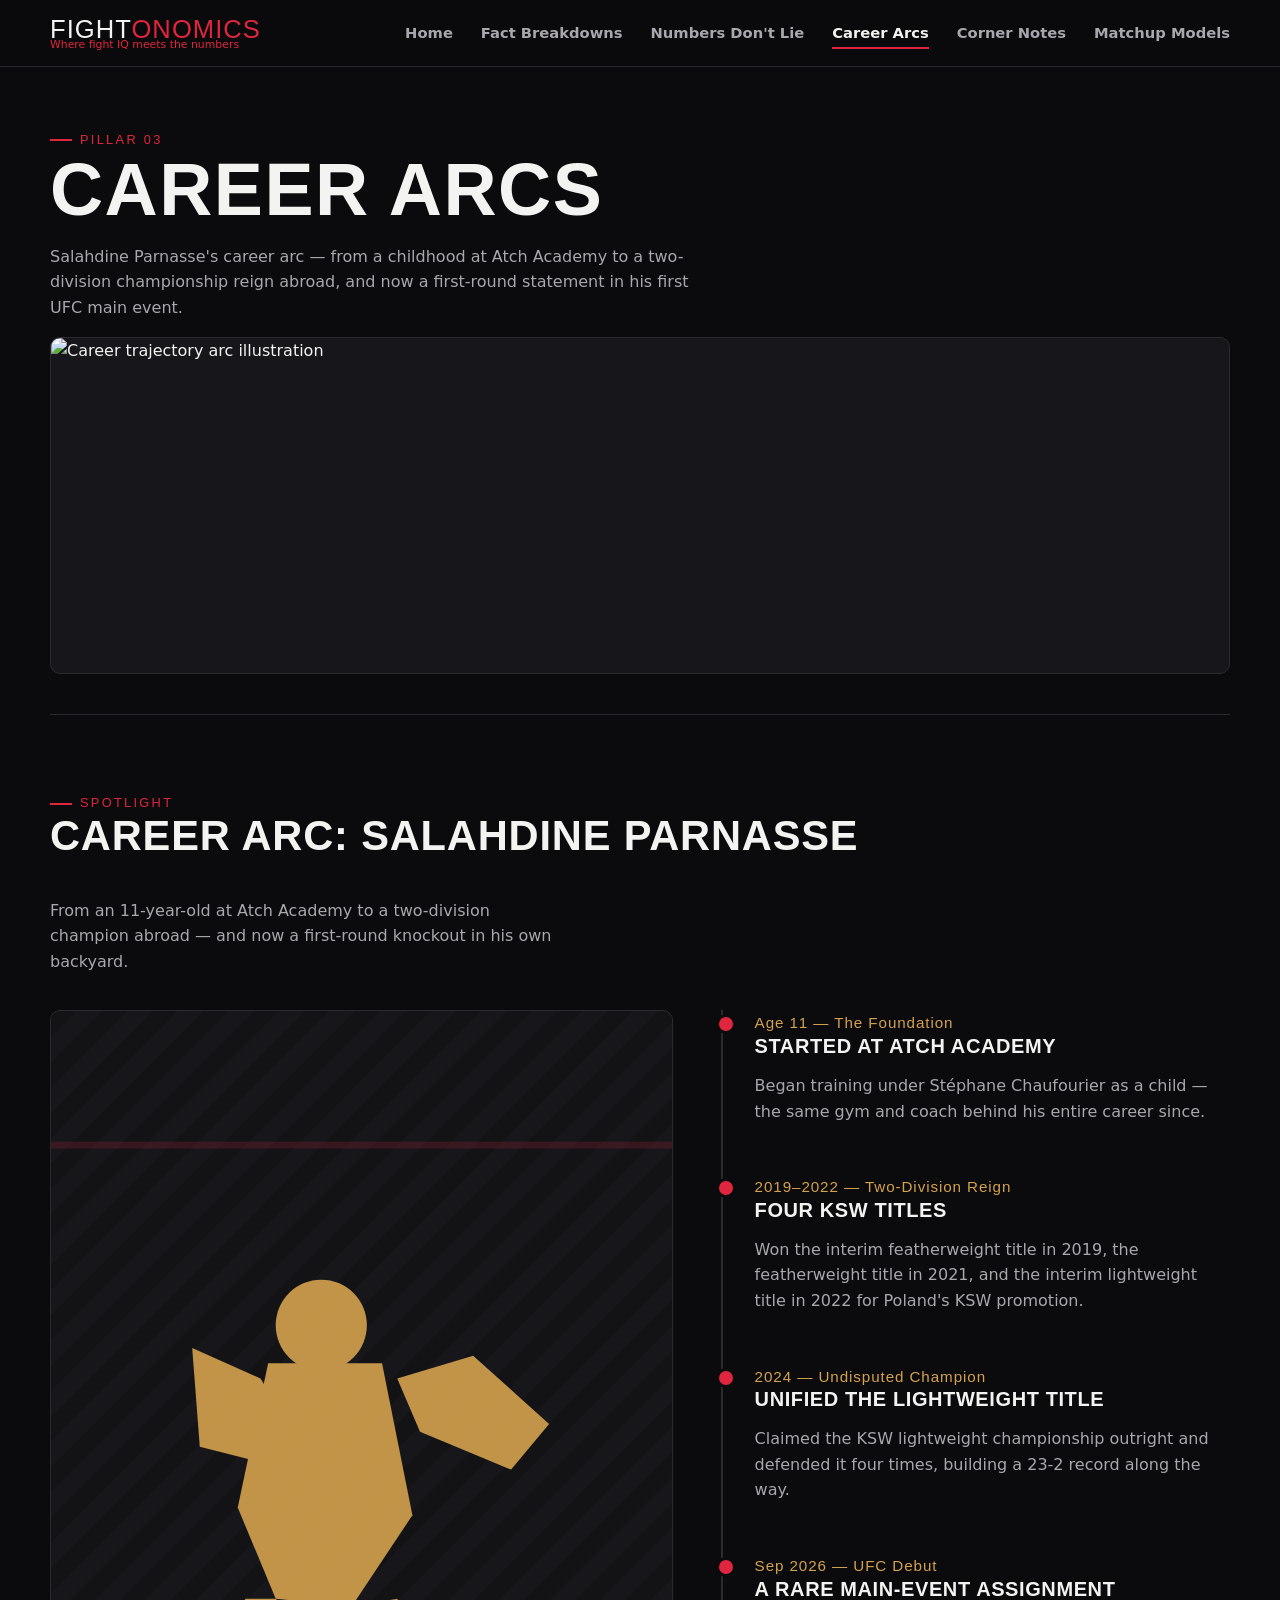
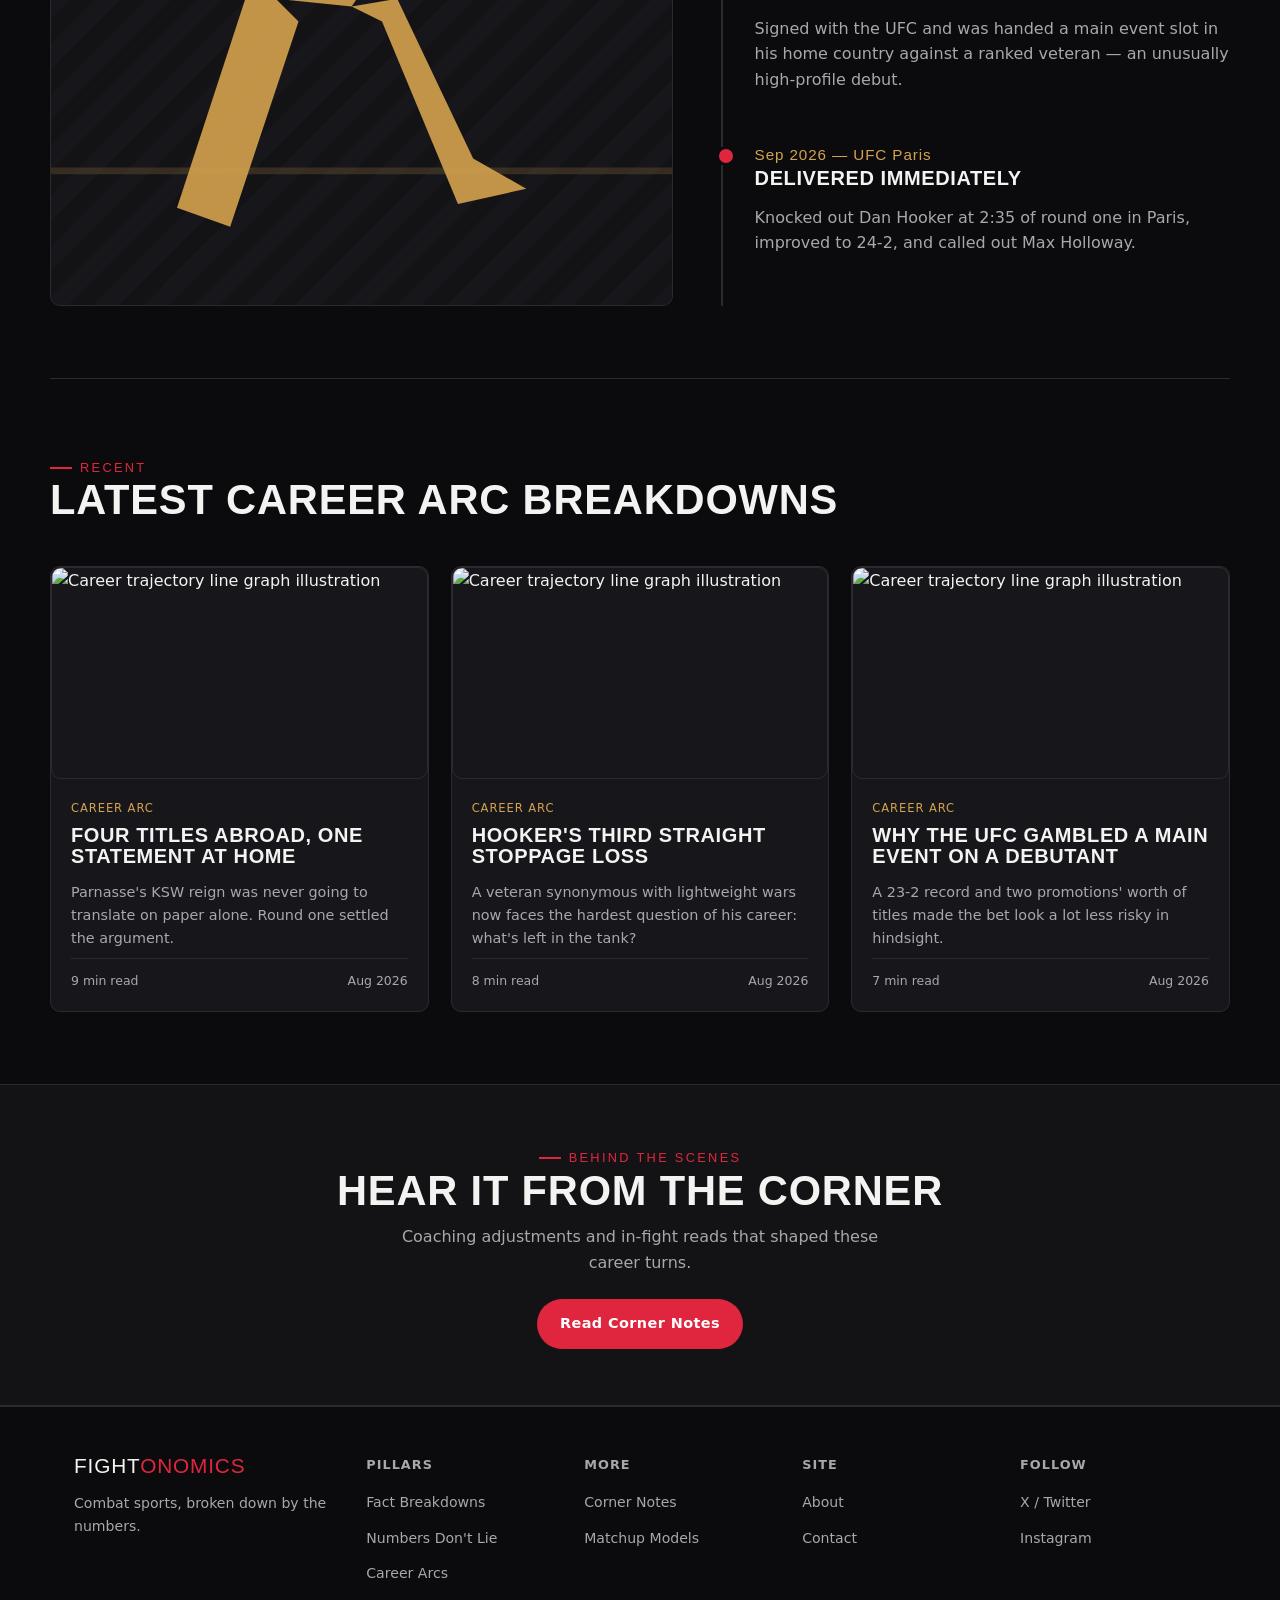
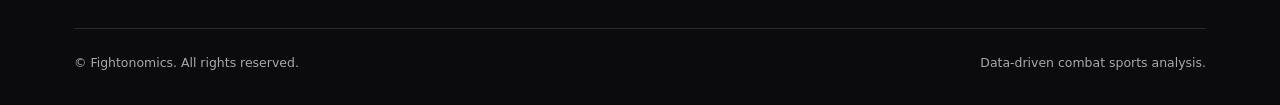
==== career-arcs.html @ f492d39c "Update site to the latest completed event: Hooker vs. Parnasse main was still framed as an UFC 330 (" ====
<!DOCTYPE html>
<html lang="en">
<head>
<meta charset="UTF-8">
<meta name="viewport" content="width=device-width, initial-scale=1.0">
<title>Career Arcs: Salahdine Parnasse — Fightonomics</title>
<meta name="description" content="Salahdine Parnasse's career arc, from a two-division KSW championship reign to a first-round knockout in a hometown UFC debut in Paris.">
<link rel="canonical" href="https://jstoneman0715-gif.github.io/career-arcs.html">
<link rel="stylesheet" href="style.css">
</head>
<body>

<header class="site-header">
  <div class="container nav">
    <a href="index.html" class="brand">
      <span class="brand-mark">FIGHT<span>ONOMICS</span>
        <span class="brand-tag">Where fight IQ meets the numbers</span>
      </span>
    </a>
    <button class="nav-toggle" aria-label="Toggle navigation" aria-expanded="false">
      <span></span><span></span><span></span>
    </button>
    <ul class="nav-links">
      <li><a href="index.html">Home</a></li>
      <li><a href="fact-breakdowns.html">Fact Breakdowns</a></li>
      <li><a href="numbers-dont-lie.html">Numbers Don't Lie</a></li>
      <li><a href="career-arcs.html" aria-current="page">Career Arcs</a></li>
      <li><a href="corner-notes.html">Corner Notes</a></li>
      <li><a href="matchup-models.html">Matchup Models</a></li>
    </ul>
  </div>
</header>

<main>

  <!-- ================= PAGE HEADER ================= -->
  <section class="page-header container">
    <span class="eyebrow">Pillar 03</span>
    <h1>Career Arcs</h1>
    <p class="lede" style="max-width:640px;">Salahdine Parnasse's career arc — from a childhood at Atch Academy to a two-division championship reign abroad, and now a first-round statement in his first UFC main event.</p>
    <img class="art ph-banner" src="images/banner-arc.svg" alt="Career trajectory arc illustration">
  </section>

  <!-- ================= FEATURED PROFILE ================= -->
  <section class="section container">
    <div class="section-head">
      <div>
        <span class="eyebrow">Spotlight</span>
        <h2>Career arc: Salahdine Parnasse</h2>
      </div>
      <p>From an 11-year-old at Atch Academy to a two-division champion abroad — and now a first-round knockout in his own backyard.</p>
    </div>

    <div class="hero-grid" style="align-items:flex-start;">
      <img class="art ph-portrait" src="images/portrait-parnasse.svg" alt="Salahdine Parnasse fighting stance portrait illustration">

      <div class="timeline">
        <div class="timeline-item">
          <span class="timeline-year">Age 11 — The Foundation</span>
          <h3>Started at Atch Academy</h3>
          <p>Began training under Stéphane Chaufourier as a child — the same gym and coach behind his entire career since.</p>
        </div>
        <div class="timeline-item">
          <span class="timeline-year">2019–2022 — Two-Division Reign</span>
          <h3>Four KSW titles</h3>
          <p>Won the interim featherweight title in 2019, the featherweight title in 2021, and the interim lightweight title in 2022 for Poland's KSW promotion.</p>
        </div>
        <div class="timeline-item">
          <span class="timeline-year">2024 — Undisputed Champion</span>
          <h3>Unified the lightweight title</h3>
          <p>Claimed the KSW lightweight championship outright and defended it four times, building a 23-2 record along the way.</p>
        </div>
        <div class="timeline-item">
          <span class="timeline-year">Sep 2026 — UFC Debut</span>
          <h3>A rare main-event assignment</h3>
          <p>Signed with the UFC and was handed a main event slot in his home country against a ranked veteran — an unusually high-profile debut.</p>
        </div>
        <div class="timeline-item">
          <span class="timeline-year">Sep 2026 — UFC Paris</span>
          <h3>Delivered immediately</h3>
          <p>Knocked out Dan Hooker at 2:35 of round one in Paris, improved to 24-2, and called out Max Holloway.</p>
        </div>
      </div>
    </div>
  </section>

  <!-- ================= FEATURED ARTICLES ================= -->
  <section class="section container">
    <div class="section-head">
      <div>
        <span class="eyebrow">Recent</span>
        <h2>Latest career arc breakdowns</h2>
      </div>
    </div>

    <div class="card-grid">
      <article class="article-card">
        <img class="art ph-wide" src="images/card-arc.svg" alt="Career trajectory line graph illustration">
        <div class="card-body">
          <span class="card-meta">Career Arc</span>
          <h3>Four titles abroad, one statement at home</h3>
          <p>Parnasse's KSW reign was never going to translate on paper alone. Round one settled the argument.</p>
          <div class="card-foot"><span>9 min read</span><span>Aug 2026</span></div>
        </div>
      </article>

      <article class="article-card">
        <img class="art ph-wide" src="images/card-arc.svg" alt="Career trajectory line graph illustration">
        <div class="card-body">
          <span class="card-meta">Career Arc</span>
          <h3>Hooker's third straight stoppage loss</h3>
          <p>A veteran synonymous with lightweight wars now faces the hardest question of his career: what's left in the tank?</p>
          <div class="card-foot"><span>8 min read</span><span>Aug 2026</span></div>
        </div>
      </article>

      <article class="article-card">
        <img class="art ph-wide" src="images/card-arc.svg" alt="Career trajectory line graph illustration">
        <div class="card-body">
          <span class="card-meta">Career Arc</span>
          <h3>Why the UFC gambled a main event on a debutant</h3>
          <p>A 23-2 record and two promotions' worth of titles made the bet look a lot less risky in hindsight.</p>
          <div class="card-foot"><span>7 min read</span><span>Aug 2026</span></div>
        </div>
      </article>
    </div>
  </section>

  <!-- ================= CTA ================= -->
  <section class="cta-band">
    <div class="container">
      <span class="eyebrow" style="justify-content:center;">Behind The Scenes</span>
      <h2>Hear it from the corner</h2>
      <p>Coaching adjustments and in-fight reads that shaped these career turns.</p>
      <a href="corner-notes.html" class="btn btn-primary">Read Corner Notes</a>
    </div>
  </section>

</main>

<footer class="site-footer">
  <div class="container">
    <div class="footer-grid">
      <div class="footer-col">
        <span class="brand-mark" style="font-size:1.3rem;">FIGHT<span style="color:var(--accent);">ONOMICS</span></span>
        <p style="margin-top:12px; font-size:0.88rem; max-width:260px;">Combat sports, broken down by the numbers.</p>
      </div>
      <div class="footer-col">
        <h4>Pillars</h4>
        <ul>
          <li><a href="fact-breakdowns.html">Fact Breakdowns</a></li>
          <li><a href="numbers-dont-lie.html">Numbers Don't Lie</a></li>
          <li><a href="career-arcs.html">Career Arcs</a></li>
        </ul>
      </div>
      <div class="footer-col">
        <h4>More</h4>
        <ul>
          <li><a href="corner-notes.html">Corner Notes</a></li>
          <li><a href="matchup-models.html">Matchup Models</a></li>
        </ul>
      </div>
      <div class="footer-col">
        <h4>Site</h4>
        <ul>
          <li><a href="#">About</a></li>
          <li><a href="#">Contact</a></li>
        </ul>
      </div>
      <div class="footer-col">
        <h4>Follow</h4>
        <ul>
          <li><a href="#">X / Twitter</a></li>
          <li><a href="#">Instagram</a></li>
        </ul>
      </div>
    </div>
    <div class="footer-bottom">
      <span>&copy; <span id="year"></span> Fightonomics. All rights reserved.</span>
      <span>Data-driven combat sports analysis.</span>
    </div>
  </div>
</footer>

<script src="script.js"></script>
</body>
</html>
---- style.css ----
/* ==========================================================================
   Fightonomics — global styles
   ========================================================================== */

:root {
  --bg: #0b0b0d;
  --bg-alt: #131316;
  --bg-card: #17171b;
  --border: #2a2a30;
  --text: #f3f3f2;
  --text-dim: #a7a7ae;
  --accent: #e0263e;      /* fight-night red */
  --accent-dim: #8c1826;
  --gold: #d4a24e;        /* corner-gold accent */
  --radius: 10px;
  --max-width: 1180px;
  --font-display: "Bebas Neue", "Archivo Black", Impact, sans-serif;
  --font-body: "Inter", "Segoe UI", system-ui, -apple-system, sans-serif;
}

* { box-sizing: border-box; }

html { scroll-behavior: smooth; }

body {
  margin: 0;
  background: var(--bg);
  color: var(--text);
  font-family: var(--font-body);
  line-height: 1.6;
  -webkit-font-smoothing: antialiased;
}

img { max-width: 100%; display: block; }

a { color: inherit; text-decoration: none; }

.container {
  max-width: var(--max-width);
  margin: 0 auto;
  padding: 0 24px;
}

/* Fallback display font stack — no external font loads by default */
h1, h2, h3, .brand-mark, .stat-num {
  font-family: var(--font-display), var(--font-body);
  letter-spacing: 0.02em;
  text-transform: uppercase;
  line-height: 1.05;
}

h1 { font-size: clamp(2.4rem, 6vw, 4.6rem); margin: 0 0 16px; }
h2 { font-size: clamp(1.8rem, 4vw, 2.6rem); margin: 0 0 8px; }
h3 { font-size: 1.25rem; margin: 0 0 6px; letter-spacing: 0.03em; }
p { color: var(--text-dim); }

.eyebrow {
  display: inline-flex;
  align-items: center;
  gap: 8px;
  font-family: var(--font-display), var(--font-body);
  letter-spacing: 0.18em;
  text-transform: uppercase;
  font-size: 0.8rem;
  color: var(--accent);
}
.eyebrow::before {
  content: "";
  width: 22px;
  height: 2px;
  background: var(--accent);
  display: inline-block;
}

.section {
  padding: 72px 0;
  border-top: 1px solid var(--border);
}
.section-head {
  display: flex;
  align-items: flex-end;
  justify-content: space-between;
  gap: 24px;
  margin-bottom: 36px;
  flex-wrap: wrap;
}
.section-head p { max-width: 520px; margin: 8px 0 0; }

.btn {
  display: inline-flex;
  align-items: center;
  gap: 8px;
  padding: 12px 22px;
  border-radius: 999px;
  font-weight: 700;
  font-size: 0.9rem;
  letter-spacing: 0.03em;
  border: 1px solid transparent;
  cursor: pointer;
  transition: transform 0.15s ease, background 0.15s ease, border-color 0.15s ease;
}
.btn-primary { background: var(--accent); color: #fff; }
.btn-primary:hover { background: #ff2e49; transform: translateY(-1px); }
.btn-outline { border-color: var(--border); color: var(--text); }
.btn-outline:hover { border-color: var(--accent); color: var(--accent); }

/* ---------- Header / Nav ---------- */
.site-header {
  position: sticky;
  top: 0;
  z-index: 50;
  background: rgba(11, 11, 13, 0.9);
  backdrop-filter: blur(10px);
  border-bottom: 1px solid var(--border);
}
.nav {
  display: flex;
  align-items: center;
  justify-content: space-between;
  padding: 16px 0;
}
.brand {
  display: flex;
  align-items: center;
  gap: 10px;
}
.brand-mark {
  font-size: 1.6rem;
  letter-spacing: 0.04em;
}
.brand-mark span { color: var(--accent); }
.brand-tag {
  display: block;
  font-family: var(--font-body);
  text-transform: none;
  letter-spacing: normal;
  font-size: 0.68rem;
  color: var(--text-dim);
  margin-top: -4px;
}

.nav-links {
  display: flex;
  align-items: center;
  gap: 28px;
  list-style: none;
  margin: 0;
  padding: 0;
}
.nav-links a {
  font-size: 0.92rem;
  font-weight: 600;
  color: var(--text-dim);
  padding: 6px 0;
  border-bottom: 2px solid transparent;
  transition: color 0.15s ease, border-color 0.15s ease;
}
.nav-links a:hover,
.nav-links a[aria-current="page"] {
  color: var(--text);
  border-color: var(--accent);
}

.nav-toggle {
  display: none;
  flex-direction: column;
  gap: 5px;
  background: none;
  border: none;
  cursor: pointer;
  padding: 6px;
}
.nav-toggle span {
  width: 24px;
  height: 2px;
  background: var(--text);
  display: block;
}

/* ---------- Hero ---------- */
.hero {
  padding: 64px 0 56px;
  border-top: none;
}
.hero-grid {
  display: grid;
  grid-template-columns: 1.1fr 0.9fr;
  gap: 48px;
  align-items: center;
}
.hero h1 { margin-top: 12px; }
.hero p.lede {
  font-size: 1.1rem;
  max-width: 520px;
}
.hero-actions {
  display: flex;
  gap: 14px;
  margin-top: 28px;
  flex-wrap: wrap;
}

/* ---------- Image placeholder system ----------
   Drop your own <img> in place of these .img-placeholder blocks,
   or set a background-image and remove the placeholder class. */
.img-placeholder {
  position: relative;
  display: flex;
  align-items: center;
  justify-content: center;
  background: repeating-linear-gradient(
    135deg,
    var(--bg-card),
    var(--bg-card) 10px,
    #1c1c21 10px,
    #1c1c21 20px
  );
  border: 1.5px dashed var(--border);
  border-radius: var(--radius);
  color: var(--text-dim);
  text-align: center;
  overflow: hidden;
}
.img-placeholder::before {
  content: "";
  width: 34px;
  height: 34px;
  margin-bottom: 8px;
  background: url("data:image/svg+xml,%3Csvg xmlns='http://www.w3.org/2000/svg' viewBox='0 0 24 24' fill='none' stroke='%23a7a7ae' stroke-width='1.5'%3E%3Crect x='3' y='3' width='18' height='18' rx='2'/%3E%3Ccircle cx='8.5' cy='8.5' r='1.5'/%3E%3Cpath d='M21 15l-5-5L5 21'/%3E%3C/svg%3E") no-repeat center / contain;
  display: block;
}
.img-placeholder .ph-label {
  display: flex;
  flex-direction: column;
  align-items: center;
  padding: 0 12px;
}
.img-placeholder .ph-title {
  font-weight: 700;
  font-size: 0.82rem;
  color: var(--text);
  text-transform: uppercase;
  letter-spacing: 0.04em;
}
.img-placeholder .ph-size {
  font-size: 0.72rem;
  margin-top: 2px;
  color: var(--text-dim);
}

.ph-hero { aspect-ratio: 4 / 3; }
.ph-square { aspect-ratio: 1 / 1; }
.ph-wide { aspect-ratio: 16 / 9; }
.ph-portrait { aspect-ratio: 3 / 4; }
.ph-banner { aspect-ratio: 21 / 6; }

/* ---------- Illustrated art (replaces the placeholder look with real graphics) ---------- */
.art {
  display: block;
  width: 100%;
  height: 100%;
  border-radius: var(--radius);
  border: 1px solid var(--border);
  object-fit: cover;
  object-position: center;
  background: var(--bg-card);
}
.art.note-avatar {
  border-radius: 50%;
}
.art.mirror {
  transform: scaleX(-1);
}

/* ---------- Intro / about-the-author bio ---------- */
.intro-bio-wrap {
  padding: 0 24px 56px;
}
.intro-bio {
  max-width: 760px;
  margin: 0 auto;
  font-size: 1.05rem;
  color: var(--text);
  text-align: left;
  border-left: 3px solid var(--accent);
  padding-left: 20px;
}

/* ---------- Pillar grid on homepage ---------- */
.pillars-grid {
  display: grid;
  grid-template-columns: repeat(3, 1fr);
  gap: 20px;
}
.pillar-card {
  background: var(--bg-card);
  border: 1px solid var(--border);
  border-radius: var(--radius);
  padding: 26px;
  display: flex;
  flex-direction: column;
  gap: 14px;
  transition: border-color 0.15s ease, transform 0.15s ease;
}
.pillar-card:hover {
  border-color: var(--accent);
  transform: translateY(-3px);
}
.pillar-num {
  font-family: var(--font-display), var(--font-body);
  font-size: 0.95rem;
  color: var(--accent);
  letter-spacing: 0.1em;
}
.pillar-card p { font-size: 0.92rem; margin: 0; }
.pillar-card .card-link {
  margin-top: auto;
  font-size: 0.85rem;
  font-weight: 700;
  color: var(--gold);
  display: inline-flex;
  align-items: center;
  gap: 6px;
}

/* ---------- Article / content cards ---------- */
.card-grid {
  display: grid;
  grid-template-columns: repeat(3, 1fr);
  gap: 22px;
}
.card-grid.cols-2 { grid-template-columns: repeat(2, 1fr); }
.card-grid.cols-4 { grid-template-columns: repeat(4, 1fr); }
.article-card {
  background: var(--bg-card);
  border: 1px solid var(--border);
  border-radius: var(--radius);
  overflow: hidden;
  display: flex;
  flex-direction: column;
}
.article-card .card-body {
  padding: 20px;
  display: flex;
  flex-direction: column;
  gap: 8px;
  flex: 1;
}
.card-meta {
  font-size: 0.72rem;
  letter-spacing: 0.08em;
  text-transform: uppercase;
  color: var(--gold);
}
.article-card p { font-size: 0.9rem; margin: 0; }
.card-foot {
  margin-top: auto;
  display: flex;
  align-items: center;
  justify-content: space-between;
  font-size: 0.78rem;
  color: var(--text-dim);
  padding-top: 12px;
  border-top: 1px solid var(--border);
}

/* ---------- Stat bars (Numbers Don't Lie) ---------- */
.stat-row {
  display: grid;
  grid-template-columns: 160px 1fr 60px;
  align-items: center;
  gap: 14px;
  margin-bottom: 16px;
}
.stat-row .stat-label { font-size: 0.88rem; font-weight: 600; }
.stat-track {
  height: 10px;
  background: var(--bg-alt);
  border: 1px solid var(--border);
  border-radius: 999px;
  overflow: hidden;
}
.stat-fill {
  height: 100%;
  background: linear-gradient(90deg, var(--accent-dim), var(--accent));
  border-radius: 999px;
}
.stat-value { font-size: 0.85rem; color: var(--text-dim); text-align: right; }

.stat-tiles {
  display: grid;
  grid-template-columns: repeat(4, 1fr);
  gap: 16px;
}
.stat-tile {
  background: var(--bg-card);
  border: 1px solid var(--border);
  border-radius: var(--radius);
  padding: 20px;
  text-align: center;
}
.stat-num {
  font-size: 2.2rem;
  color: var(--accent);
}
.stat-tile .stat-desc {
  font-size: 0.78rem;
  color: var(--text-dim);
  margin-top: 4px;
}

/* ---------- Timeline (Career Arcs) ---------- */
.timeline {
  position: relative;
  padding-left: 32px;
  border-left: 2px solid var(--border);
}
.timeline-item {
  position: relative;
  padding-bottom: 34px;
}
.timeline-item::before {
  content: "";
  position: absolute;
  left: -39px;
  top: 4px;
  width: 14px;
  height: 14px;
  border-radius: 50%;
  background: var(--accent);
  border: 3px solid var(--bg);
}
.timeline-year {
  font-family: var(--font-display), var(--font-body);
  color: var(--gold);
  font-size: 0.95rem;
  letter-spacing: 0.06em;
}

/* ---------- Tale of the tape table (Fact Breakdowns) ---------- */
.tape-table {
  width: 100%;
  border-collapse: collapse;
  background: var(--bg-card);
  border: 1px solid var(--border);
  border-radius: var(--radius);
  overflow: hidden;
}
.tape-table th, .tape-table td {
  padding: 12px 16px;
  border-bottom: 1px solid var(--border);
  font-size: 0.9rem;
  text-align: center;
}
.tape-table th {
  background: var(--bg-alt);
  text-transform: uppercase;
  font-size: 0.72rem;
  letter-spacing: 0.08em;
  color: var(--text-dim);
}
.tape-table td:nth-child(2) {
  text-align: left;
  color: var(--text-dim);
  font-weight: 600;
}
.tape-table tr:last-child td { border-bottom: none; }

/* ---------- Quote / corner note card ---------- */
.note-card {
  background: var(--bg-card);
  border: 1px solid var(--border);
  border-left: 3px solid var(--gold);
  border-radius: var(--radius);
  padding: 24px;
  display: flex;
  gap: 18px;
}
.note-card blockquote {
  margin: 0;
  font-size: 1rem;
  color: var(--text);
}
.note-card cite {
  display: block;
  margin-top: 10px;
  font-style: normal;
  font-size: 0.8rem;
  color: var(--text-dim);
}
.note-avatar { flex-shrink: 0; width: 56px; height: 56px; border-radius: 50%; }

/* ---------- Matchup vs. card (Matchup Models) ---------- */
.vs-card {
  background: var(--bg-card);
  border: 1px solid var(--border);
  border-radius: var(--radius);
  padding: 26px;
}
.vs-grid {
  display: grid;
  grid-template-columns: 1fr auto 1fr;
  align-items: center;
  gap: 18px;
}
.fighter-col { text-align: center; }
.fighter-col h3 { margin: 12px 0 2px; }
.fighter-col .record { font-size: 0.8rem; color: var(--text-dim); }
.vs-mark {
  font-family: var(--font-display), var(--font-body);
  font-size: 1.6rem;
  color: var(--accent);
}
.win-prob {
  margin-top: 22px;
  display: flex;
  height: 14px;
  border-radius: 999px;
  overflow: hidden;
  border: 1px solid var(--border);
}
.win-prob .a { background: var(--accent); }
.win-prob .b { background: var(--gold); }
.win-prob-labels {
  display: flex;
  justify-content: space-between;
  font-size: 0.78rem;
  color: var(--text-dim);
  margin-top: 8px;
}

/* ---------- CTA band ---------- */
.cta-band {
  background: var(--bg-alt);
  border-top: 1px solid var(--border);
  border-bottom: 1px solid var(--border);
  padding: 56px 0;
  text-align: center;
}
.cta-band h2 { margin-bottom: 12px; }
.cta-band p { max-width: 520px; margin: 0 auto 24px; }

/* ---------- Footer ---------- */
.site-footer {
  padding: 48px 0 32px;
  border-top: 1px solid var(--border);
}
.footer-grid {
  display: grid;
  grid-template-columns: 1.4fr repeat(4, 1fr);
  gap: 32px;
  margin-bottom: 32px;
}
.footer-col h4 {
  font-size: 0.8rem;
  text-transform: uppercase;
  letter-spacing: 0.08em;
  color: var(--text-dim);
  margin: 0 0 14px;
}
.footer-col ul { list-style: none; margin: 0; padding: 0; }
.footer-col li { margin-bottom: 10px; }
.footer-col a { font-size: 0.88rem; color: var(--text-dim); }
.footer-col a:hover { color: var(--accent); }
.footer-link-inactive { font-size: 0.88rem; color: var(--text-dim); opacity: 0.6; }
.footer-bottom {
  display: flex;
  justify-content: space-between;
  align-items: center;
  padding-top: 24px;
  border-top: 1px solid var(--border);
  font-size: 0.78rem;
  color: var(--text-dim);
  flex-wrap: wrap;
  gap: 12px;
}

/* ---------- Page header (used on pillar pages) ---------- */
.page-header {
  padding: 56px 0 40px;
}
.page-header .img-placeholder { margin-top: 28px; }

/* ---------- Responsive ---------- */
@media (max-width: 900px) {
  .hero-grid { grid-template-columns: 1fr; }
  .pillars-grid { grid-template-columns: repeat(2, 1fr); }
  .card-grid, .card-grid.cols-2, .card-grid.cols-4 { grid-template-columns: repeat(2, 1fr); }
  .stat-tiles { grid-template-columns: repeat(2, 1fr); }
  .footer-grid { grid-template-columns: 1fr 1fr; }
  .vs-grid { grid-template-columns: 1fr; }
  .vs-mark { transform: rotate(90deg); }
}

@media (max-width: 680px) {
  .nav-links {
    position: absolute;
    top: 100%;
    left: 0;
    right: 0;
    background: var(--bg);
    border-bottom: 1px solid var(--border);
    flex-direction: column;
    align-items: flex-start;
    padding: 16px 24px 24px;
    gap: 16px;
    display: none;
  }
  .nav-links.open { display: flex; }
  .nav-toggle { display: flex; }
  .pillars-grid { grid-template-columns: 1fr; }
  .card-grid, .card-grid.cols-2, .card-grid.cols-4 { grid-template-columns: 1fr; }
  .stat-tiles { grid-template-columns: 1fr 1fr; }
  .footer-grid { grid-template-columns: 1fr 1fr; }
  .stat-row { grid-template-columns: 100px 1fr 44px; }
}
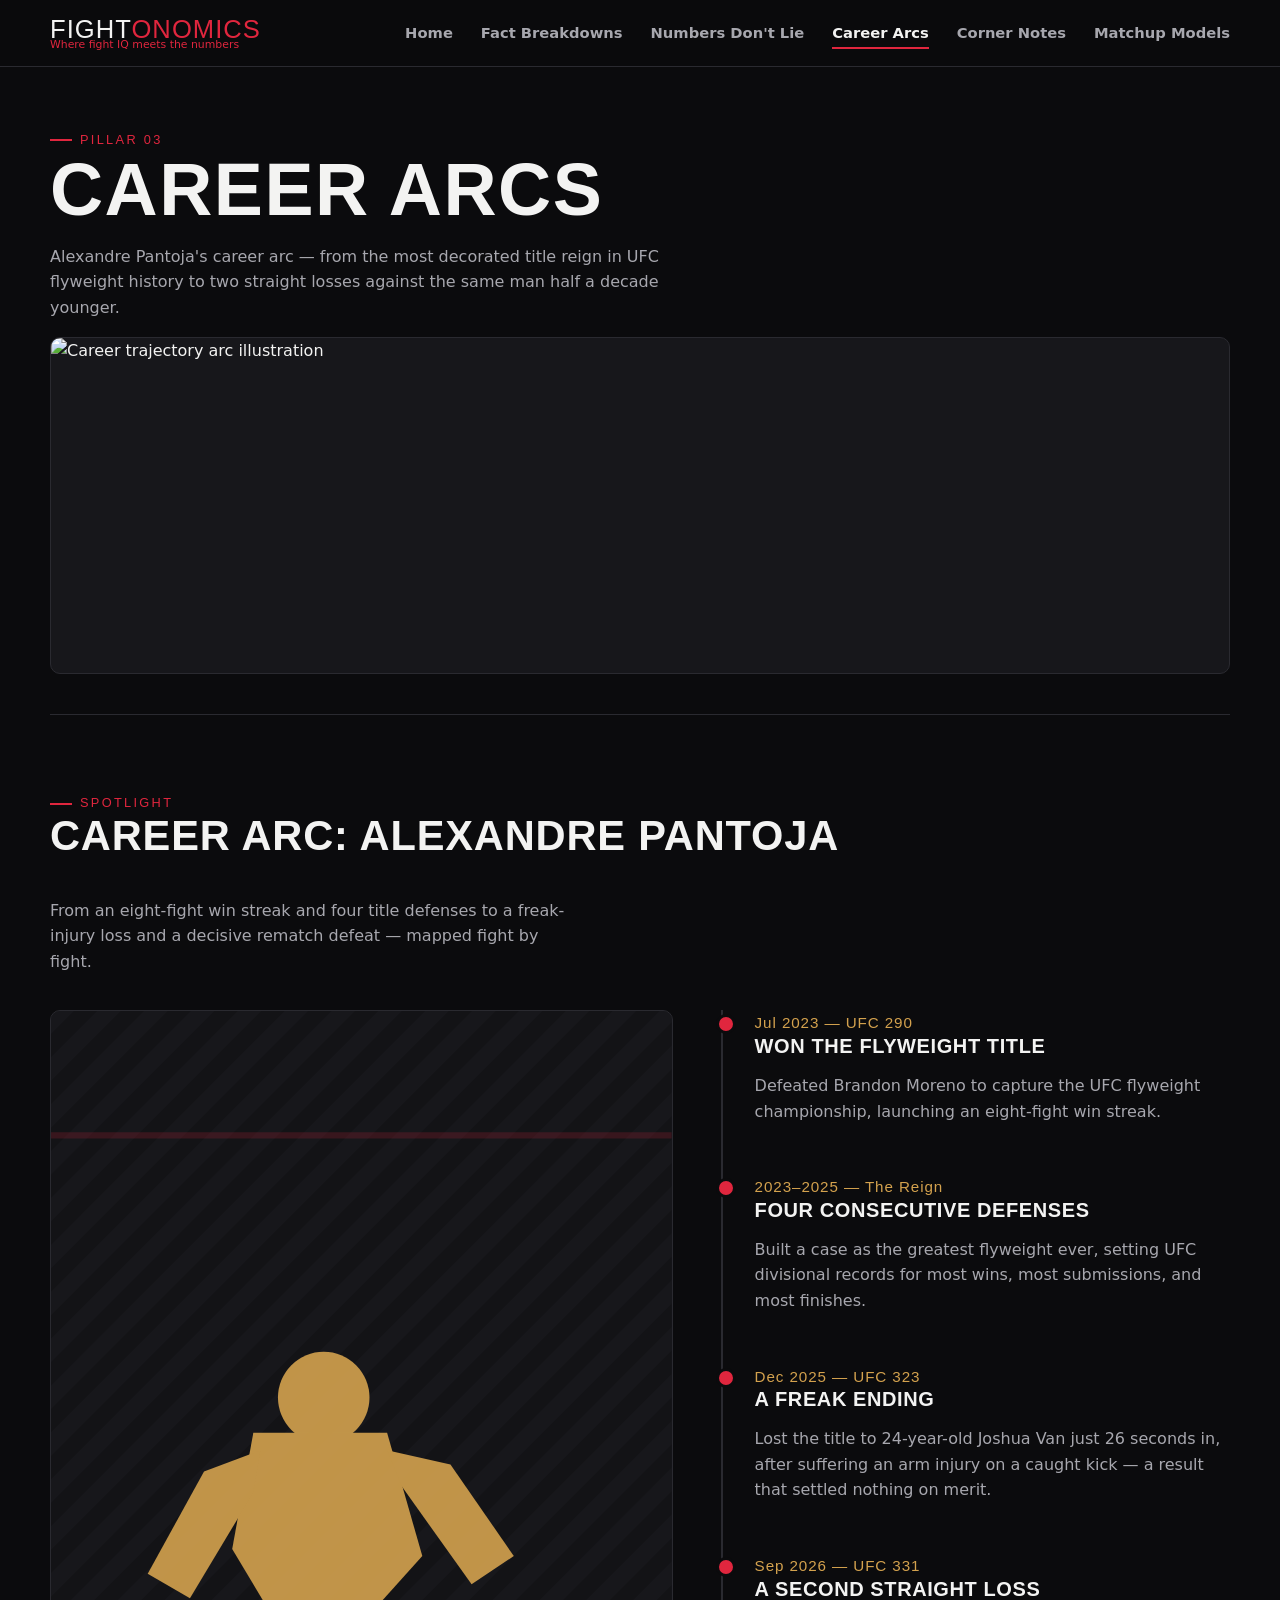
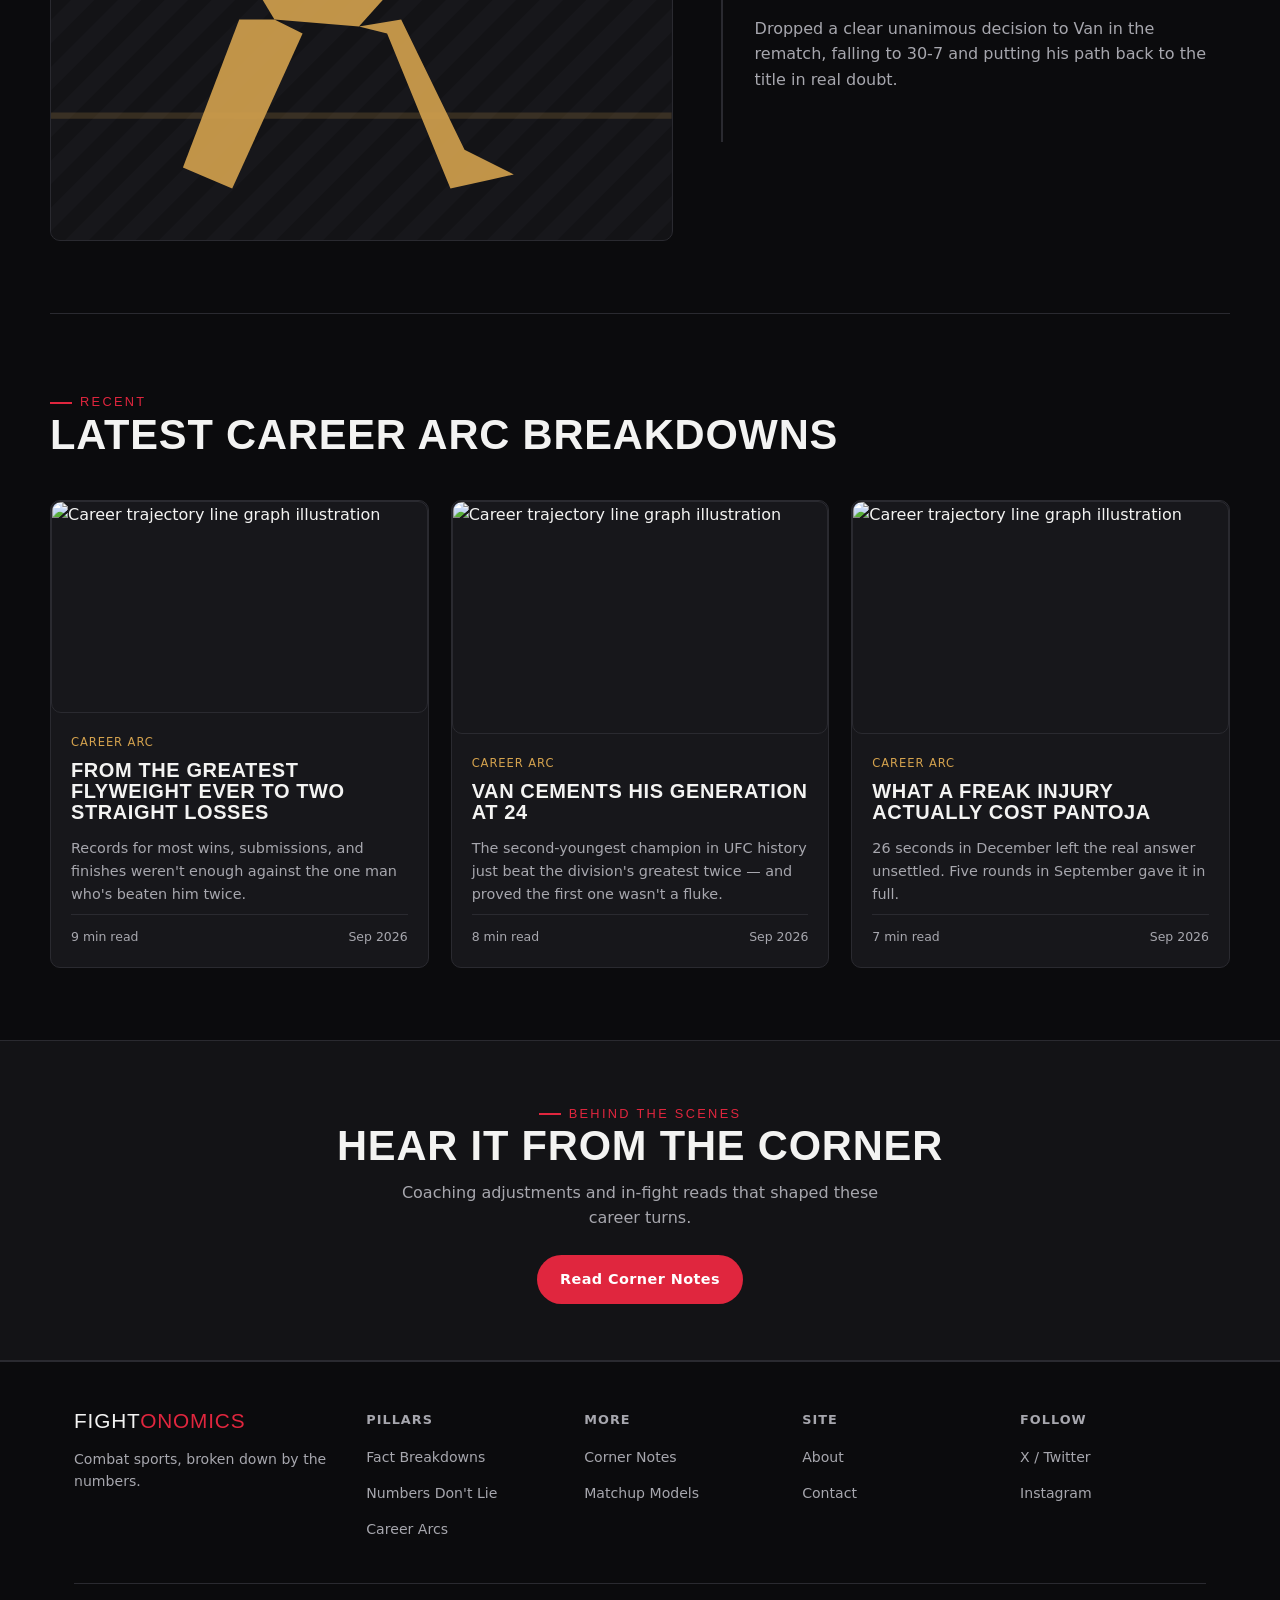
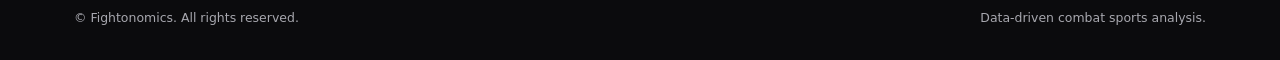
==== commit 8ca5456c: "Update site to the latest completed event: Van vs. Pantoja 2 main was still on Hooker vs. Parnasse (" ====
--- a/career-arcs.html
+++ b/career-arcs.html
@@ -3,8 +3,8 @@
 <head>
 <meta charset="UTF-8">
 <meta name="viewport" content="width=device-width, initial-scale=1.0">
-<title>Career Arcs: Salahdine Parnasse — Fightonomics</title>
-<meta name="description" content="Salahdine Parnasse's career arc, from a two-division KSW championship reign to a first-round knockout in a hometown UFC debut in Paris.">
+<title>Career Arcs: Alexandre Pantoja — Fightonomics</title>
+<meta name="description" content="Alexandre Pantoja's career arc, from a record-setting UFC flyweight title reign to a second straight loss against Joshua Van at UFC 331.">
 <link rel="canonical" href="https://jstoneman0715-gif.github.io/career-arcs.html">
 <link rel="stylesheet" href="style.css">
 </head>
@@ -37,7 +37,7 @@
   <section class="page-header container">
     <span class="eyebrow">Pillar 03</span>
     <h1>Career Arcs</h1>
-    <p class="lede" style="max-width:640px;">Salahdine Parnasse's career arc — from a childhood at Atch Academy to a two-division championship reign abroad, and now a first-round statement in his first UFC main event.</p>
+    <p class="lede" style="max-width:640px;">Alexandre Pantoja's career arc — from the most decorated title reign in UFC flyweight history to two straight losses against the same man half a decade younger.</p>
     <img class="art ph-banner" src="images/banner-arc.svg" alt="Career trajectory arc illustration">
   </section>
 
@@ -46,39 +46,34 @@
     <div class="section-head">
       <div>
         <span class="eyebrow">Spotlight</span>
-        <h2>Career arc: Salahdine Parnasse</h2>
+        <h2>Career arc: Alexandre Pantoja</h2>
       </div>
-      <p>From an 11-year-old at Atch Academy to a two-division champion abroad — and now a first-round knockout in his own backyard.</p>
+      <p>From an eight-fight win streak and four title defenses to a freak-injury loss and a decisive rematch defeat — mapped fight by fight.</p>
     </div>
 
     <div class="hero-grid" style="align-items:flex-start;">
-      <img class="art ph-portrait" src="images/portrait-parnasse.svg" alt="Salahdine Parnasse fighting stance portrait illustration">
+      <img class="art ph-portrait" src="images/portrait-pantoja.svg" alt="Alexandre Pantoja grappling stance portrait illustration">
 
       <div class="timeline">
         <div class="timeline-item">
-          <span class="timeline-year">Age 11 — The Foundation</span>
-          <h3>Started at Atch Academy</h3>
-          <p>Began training under Stéphane Chaufourier as a child — the same gym and coach behind his entire career since.</p>
+          <span class="timeline-year">Jul 2023 — UFC 290</span>
+          <h3>Won the flyweight title</h3>
+          <p>Defeated Brandon Moreno to capture the UFC flyweight championship, launching an eight-fight win streak.</p>
         </div>
         <div class="timeline-item">
-          <span class="timeline-year">2019–2022 — Two-Division Reign</span>
-          <h3>Four KSW titles</h3>
-          <p>Won the interim featherweight title in 2019, the featherweight title in 2021, and the interim lightweight title in 2022 for Poland's KSW promotion.</p>
+          <span class="timeline-year">2023–2025 — The Reign</span>
+          <h3>Four consecutive defenses</h3>
+          <p>Built a case as the greatest flyweight ever, setting UFC divisional records for most wins, most submissions, and most finishes.</p>
         </div>
         <div class="timeline-item">
-          <span class="timeline-year">2024 — Undisputed Champion</span>
-          <h3>Unified the lightweight title</h3>
-          <p>Claimed the KSW lightweight championship outright and defended it four times, building a 23-2 record along the way.</p>
+          <span class="timeline-year">Dec 2025 — UFC 323</span>
+          <h3>A freak ending</h3>
+          <p>Lost the title to 24-year-old Joshua Van just 26 seconds in, after suffering an arm injury on a caught kick — a result that settled nothing on merit.</p>
         </div>
         <div class="timeline-item">
-          <span class="timeline-year">Sep 2026 — UFC Debut</span>
-          <h3>A rare main-event assignment</h3>
-          <p>Signed with the UFC and was handed a main event slot in his home country against a ranked veteran — an unusually high-profile debut.</p>
-        </div>
-        <div class="timeline-item">
-          <span class="timeline-year">Sep 2026 — UFC Paris</span>
-          <h3>Delivered immediately</h3>
-          <p>Knocked out Dan Hooker at 2:35 of round one in Paris, improved to 24-2, and called out Max Holloway.</p>
+          <span class="timeline-year">Sep 2026 — UFC 331</span>
+          <h3>A second straight loss</h3>
+          <p>Dropped a clear unanimous decision to Van in the rematch, falling to 30-7 and putting his path back to the title in real doubt.</p>
         </div>
       </div>
     </div>
@@ -98,9 +93,9 @@
         <img class="art ph-wide" src="images/card-arc.svg" alt="Career trajectory line graph illustration">
         <div class="card-body">
           <span class="card-meta">Career Arc</span>
-          <h3>Four titles abroad, one statement at home</h3>
-          <p>Parnasse's KSW reign was never going to translate on paper alone. Round one settled the argument.</p>
-          <div class="card-foot"><span>9 min read</span><span>Aug 2026</span></div>
+          <h3>From the greatest flyweight ever to two straight losses</h3>
+          <p>Records for most wins, submissions, and finishes weren't enough against the one man who's beaten him twice.</p>
+          <div class="card-foot"><span>9 min read</span><span>Sep 2026</span></div>
         </div>
       </article>
 
@@ -108,9 +103,9 @@
         <img class="art ph-wide" src="images/card-arc.svg" alt="Career trajectory line graph illustration">
         <div class="card-body">
           <span class="card-meta">Career Arc</span>
-          <h3>Hooker's third straight stoppage loss</h3>
-          <p>A veteran synonymous with lightweight wars now faces the hardest question of his career: what's left in the tank?</p>
-          <div class="card-foot"><span>8 min read</span><span>Aug 2026</span></div>
+          <h3>Van cements his generation at 24</h3>
+          <p>The second-youngest champion in UFC history just beat the division's greatest twice — and proved the first one wasn't a fluke.</p>
+          <div class="card-foot"><span>8 min read</span><span>Sep 2026</span></div>
         </div>
       </article>
 
@@ -118,9 +113,9 @@
         <img class="art ph-wide" src="images/card-arc.svg" alt="Career trajectory line graph illustration">
         <div class="card-body">
           <span class="card-meta">Career Arc</span>
-          <h3>Why the UFC gambled a main event on a debutant</h3>
-          <p>A 23-2 record and two promotions' worth of titles made the bet look a lot less risky in hindsight.</p>
-          <div class="card-foot"><span>7 min read</span><span>Aug 2026</span></div>
+          <h3>What a freak injury actually cost Pantoja</h3>
+          <p>26 seconds in December left the real answer unsettled. Five rounds in September gave it in full.</p>
+          <div class="card-foot"><span>7 min read</span><span>Sep 2026</span></div>
         </div>
       </article>
     </div>
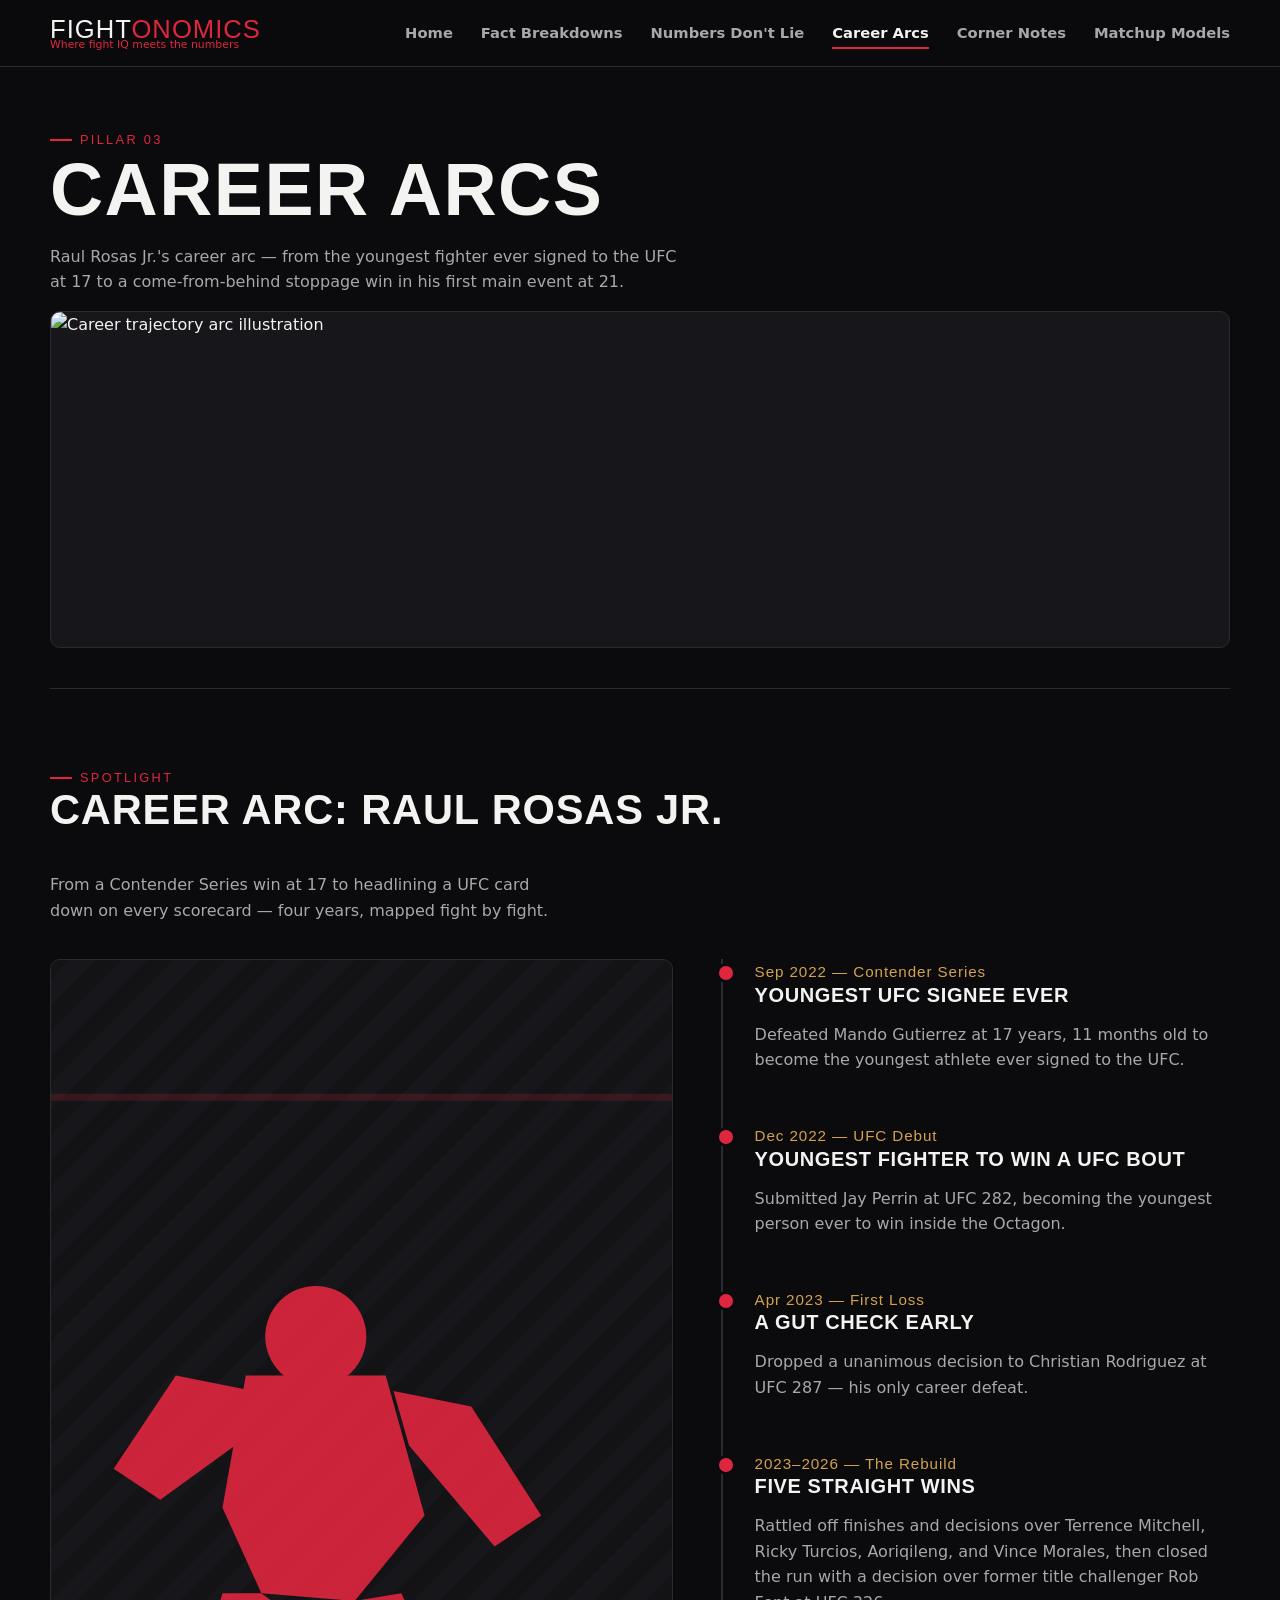
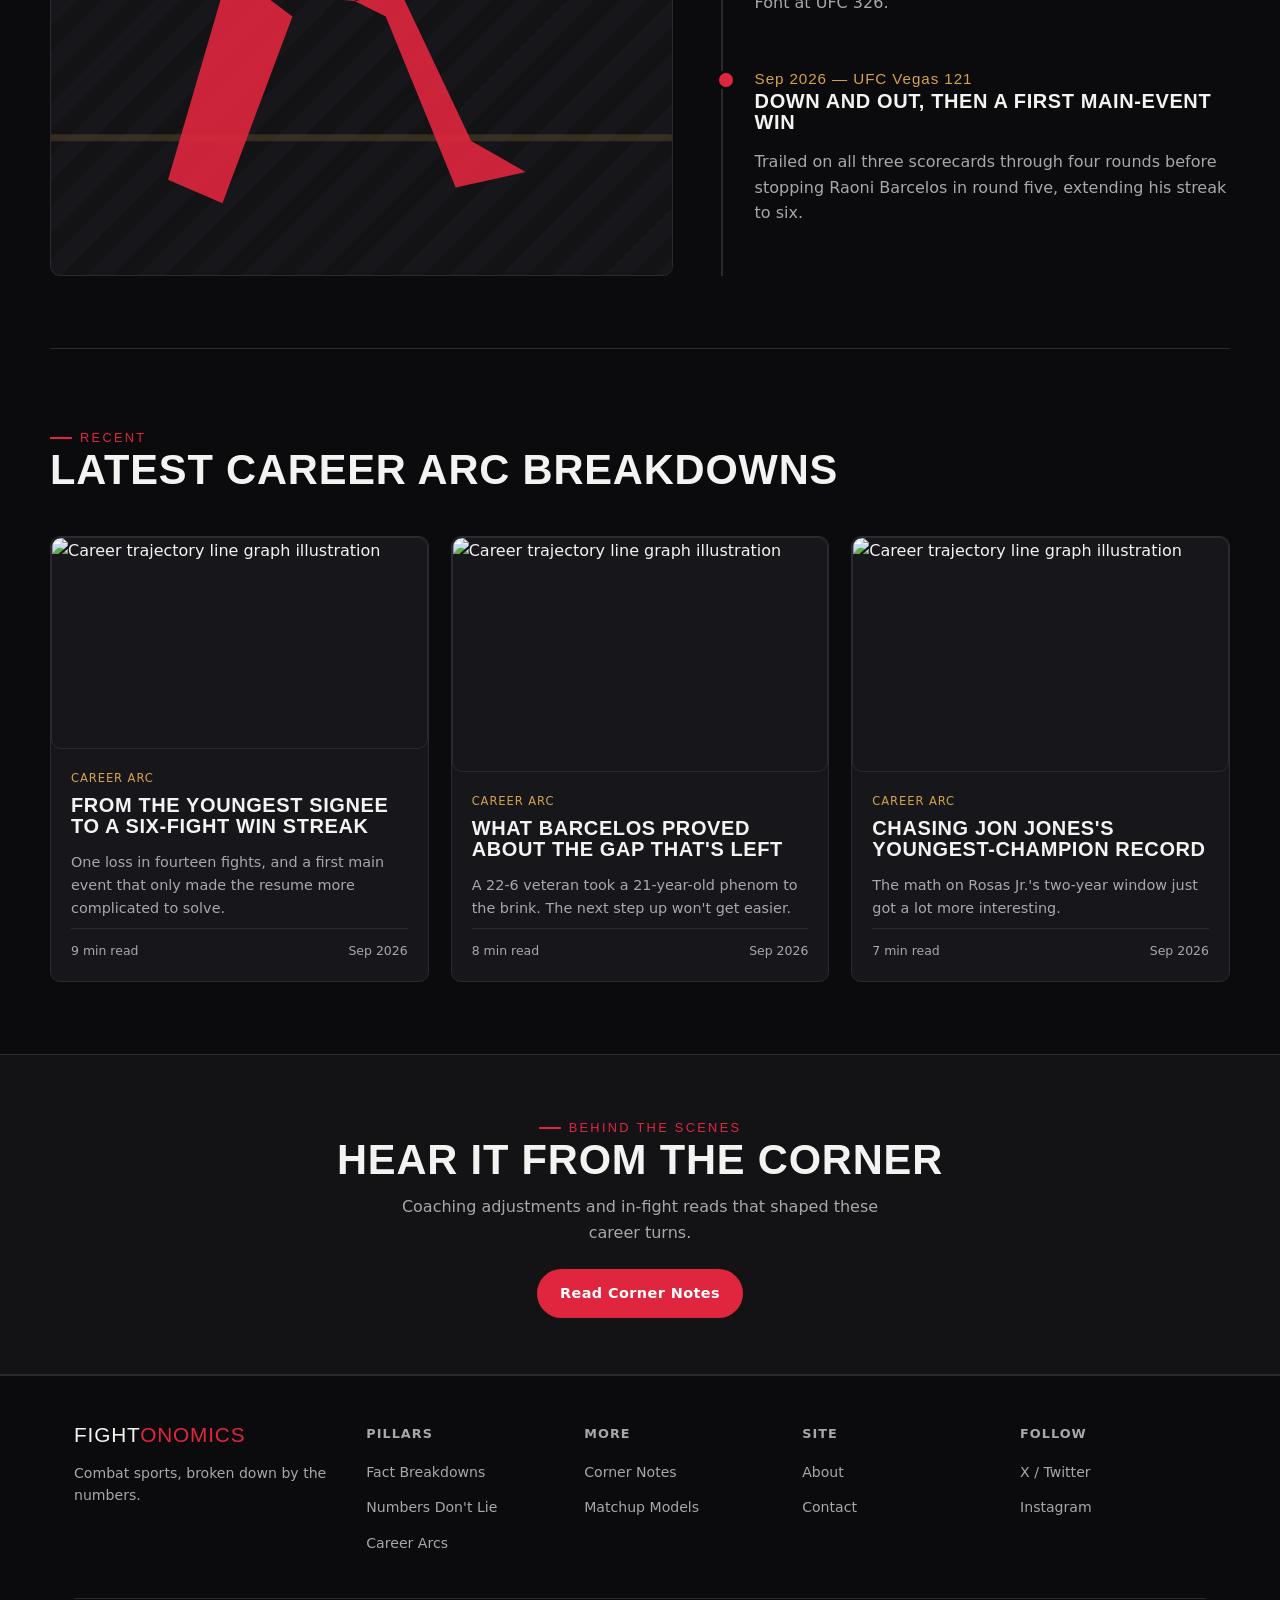
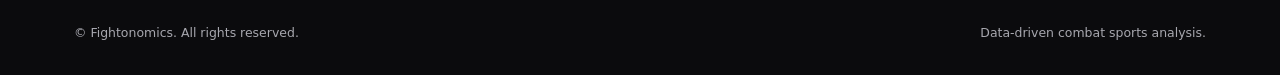
==== commit b99664a6: "Update site to the latest completed event: Rosas Jr. vs. Barcelos main was still on Hooker vs. Parna" ====
--- a/career-arcs.html
+++ b/career-arcs.html
@@ -3,8 +3,8 @@
 <head>
 <meta charset="UTF-8">
 <meta name="viewport" content="width=device-width, initial-scale=1.0">
-<title>Career Arcs: Alexandre Pantoja — Fightonomics</title>
-<meta name="description" content="Alexandre Pantoja's career arc, from a record-setting UFC flyweight title reign to a second straight loss against Joshua Van at UFC 331.">
+<title>Career Arcs: Raul Rosas Jr. — Fightonomics</title>
+<meta name="description" content="Raul Rosas Jr.'s career arc, from the youngest fighter ever signed to the UFC to a come-from-behind stoppage win in his first main event.">
 <link rel="canonical" href="https://jstoneman0715-gif.github.io/career-arcs.html">
 <link rel="stylesheet" href="style.css">
 </head>
@@ -37,7 +37,7 @@
   <section class="page-header container">
     <span class="eyebrow">Pillar 03</span>
     <h1>Career Arcs</h1>
-    <p class="lede" style="max-width:640px;">Alexandre Pantoja's career arc — from the most decorated title reign in UFC flyweight history to two straight losses against the same man half a decade younger.</p>
+    <p class="lede" style="max-width:640px;">Raul Rosas Jr.'s career arc — from the youngest fighter ever signed to the UFC at 17 to a come-from-behind stoppage win in his first main event at 21.</p>
     <img class="art ph-banner" src="images/banner-arc.svg" alt="Career trajectory arc illustration">
   </section>
 
@@ -46,34 +46,39 @@
     <div class="section-head">
       <div>
         <span class="eyebrow">Spotlight</span>
-        <h2>Career arc: Alexandre Pantoja</h2>
+        <h2>Career arc: Raul Rosas Jr.</h2>
       </div>
-      <p>From an eight-fight win streak and four title defenses to a freak-injury loss and a decisive rematch defeat — mapped fight by fight.</p>
+      <p>From a Contender Series win at 17 to headlining a UFC card down on every scorecard — four years, mapped fight by fight.</p>
     </div>
 
     <div class="hero-grid" style="align-items:flex-start;">
-      <img class="art ph-portrait" src="images/portrait-pantoja.svg" alt="Alexandre Pantoja grappling stance portrait illustration">
+      <img class="art ph-portrait" src="images/portrait-rosas.svg" alt="Raul Rosas Jr. wrestling stance portrait illustration">
 
       <div class="timeline">
         <div class="timeline-item">
-          <span class="timeline-year">Jul 2023 — UFC 290</span>
-          <h3>Won the flyweight title</h3>
-          <p>Defeated Brandon Moreno to capture the UFC flyweight championship, launching an eight-fight win streak.</p>
+          <span class="timeline-year">Sep 2022 — Contender Series</span>
+          <h3>Youngest UFC signee ever</h3>
+          <p>Defeated Mando Gutierrez at 17 years, 11 months old to become the youngest athlete ever signed to the UFC.</p>
         </div>
         <div class="timeline-item">
-          <span class="timeline-year">2023–2025 — The Reign</span>
-          <h3>Four consecutive defenses</h3>
-          <p>Built a case as the greatest flyweight ever, setting UFC divisional records for most wins, most submissions, and most finishes.</p>
+          <span class="timeline-year">Dec 2022 — UFC Debut</span>
+          <h3>Youngest fighter to win a UFC bout</h3>
+          <p>Submitted Jay Perrin at UFC 282, becoming the youngest person ever to win inside the Octagon.</p>
         </div>
         <div class="timeline-item">
-          <span class="timeline-year">Dec 2025 — UFC 323</span>
-          <h3>A freak ending</h3>
-          <p>Lost the title to 24-year-old Joshua Van just 26 seconds in, after suffering an arm injury on a caught kick — a result that settled nothing on merit.</p>
+          <span class="timeline-year">Apr 2023 — First Loss</span>
+          <h3>A gut check early</h3>
+          <p>Dropped a unanimous decision to Christian Rodriguez at UFC 287 — his only career defeat.</p>
         </div>
         <div class="timeline-item">
-          <span class="timeline-year">Sep 2026 — UFC 331</span>
-          <h3>A second straight loss</h3>
-          <p>Dropped a clear unanimous decision to Van in the rematch, falling to 30-7 and putting his path back to the title in real doubt.</p>
+          <span class="timeline-year">2023–2026 — The Rebuild</span>
+          <h3>Five straight wins</h3>
+          <p>Rattled off finishes and decisions over Terrence Mitchell, Ricky Turcios, Aoriqileng, and Vince Morales, then closed the run with a decision over former title challenger Rob Font at UFC 326.</p>
+        </div>
+        <div class="timeline-item">
+          <span class="timeline-year">Sep 2026 — UFC Vegas 121</span>
+          <h3>Down and out, then a first main-event win</h3>
+          <p>Trailed on all three scorecards through four rounds before stopping Raoni Barcelos in round five, extending his streak to six.</p>
         </div>
       </div>
     </div>
@@ -93,8 +98,8 @@
         <img class="art ph-wide" src="images/card-arc.svg" alt="Career trajectory line graph illustration">
         <div class="card-body">
           <span class="card-meta">Career Arc</span>
-          <h3>From the greatest flyweight ever to two straight losses</h3>
-          <p>Records for most wins, submissions, and finishes weren't enough against the one man who's beaten him twice.</p>
+          <h3>From the youngest signee to a six-fight win streak</h3>
+          <p>One loss in fourteen fights, and a first main event that only made the resume more complicated to solve.</p>
           <div class="card-foot"><span>9 min read</span><span>Sep 2026</span></div>
         </div>
       </article>
@@ -103,8 +108,8 @@
         <img class="art ph-wide" src="images/card-arc.svg" alt="Career trajectory line graph illustration">
         <div class="card-body">
           <span class="card-meta">Career Arc</span>
-          <h3>Van cements his generation at 24</h3>
-          <p>The second-youngest champion in UFC history just beat the division's greatest twice — and proved the first one wasn't a fluke.</p>
+          <h3>What Barcelos proved about the gap that's left</h3>
+          <p>A 22-6 veteran took a 21-year-old phenom to the brink. The next step up won't get easier.</p>
           <div class="card-foot"><span>8 min read</span><span>Sep 2026</span></div>
         </div>
       </article>
@@ -113,8 +118,8 @@
         <img class="art ph-wide" src="images/card-arc.svg" alt="Career trajectory line graph illustration">
         <div class="card-body">
           <span class="card-meta">Career Arc</span>
-          <h3>What a freak injury actually cost Pantoja</h3>
-          <p>26 seconds in December left the real answer unsettled. Five rounds in September gave it in full.</p>
+          <h3>Chasing Jon Jones's youngest-champion record</h3>
+          <p>The math on Rosas Jr.'s two-year window just got a lot more interesting.</p>
           <div class="card-foot"><span>7 min read</span><span>Sep 2026</span></div>
         </div>
       </article>
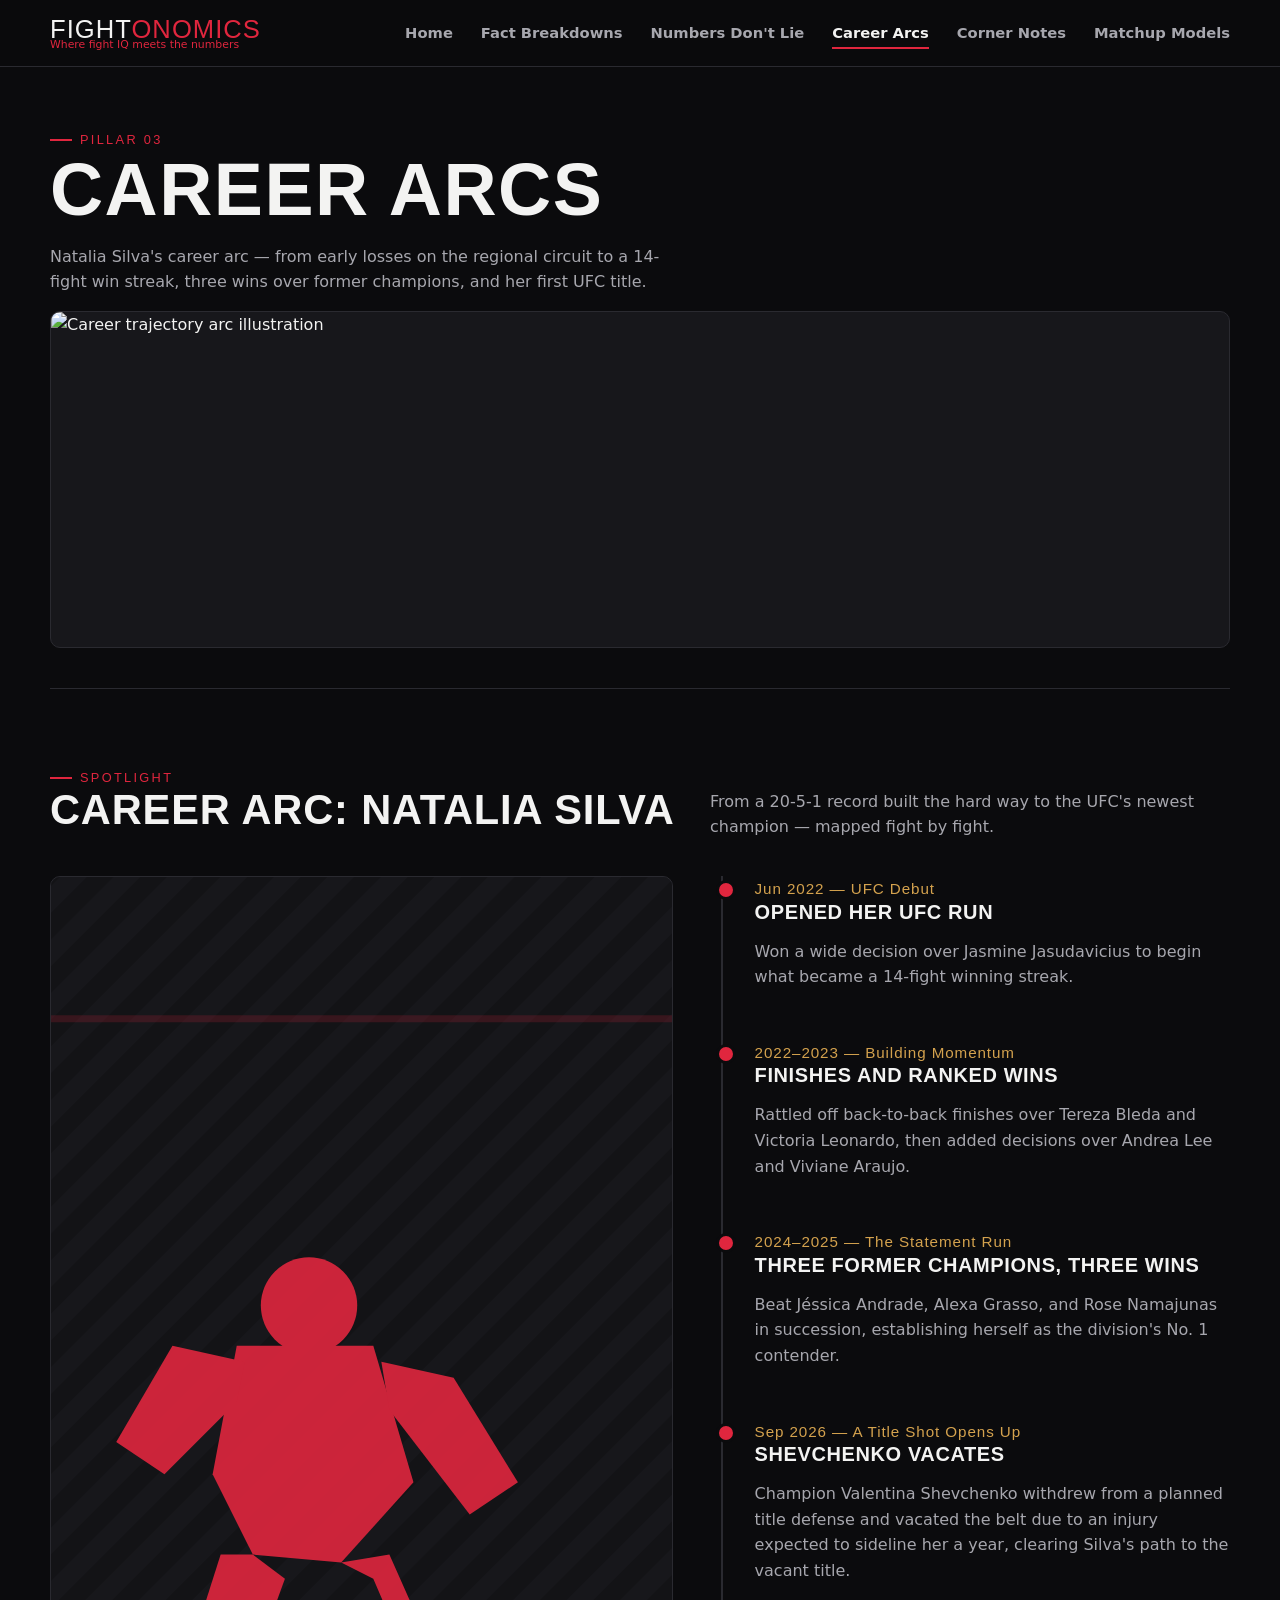
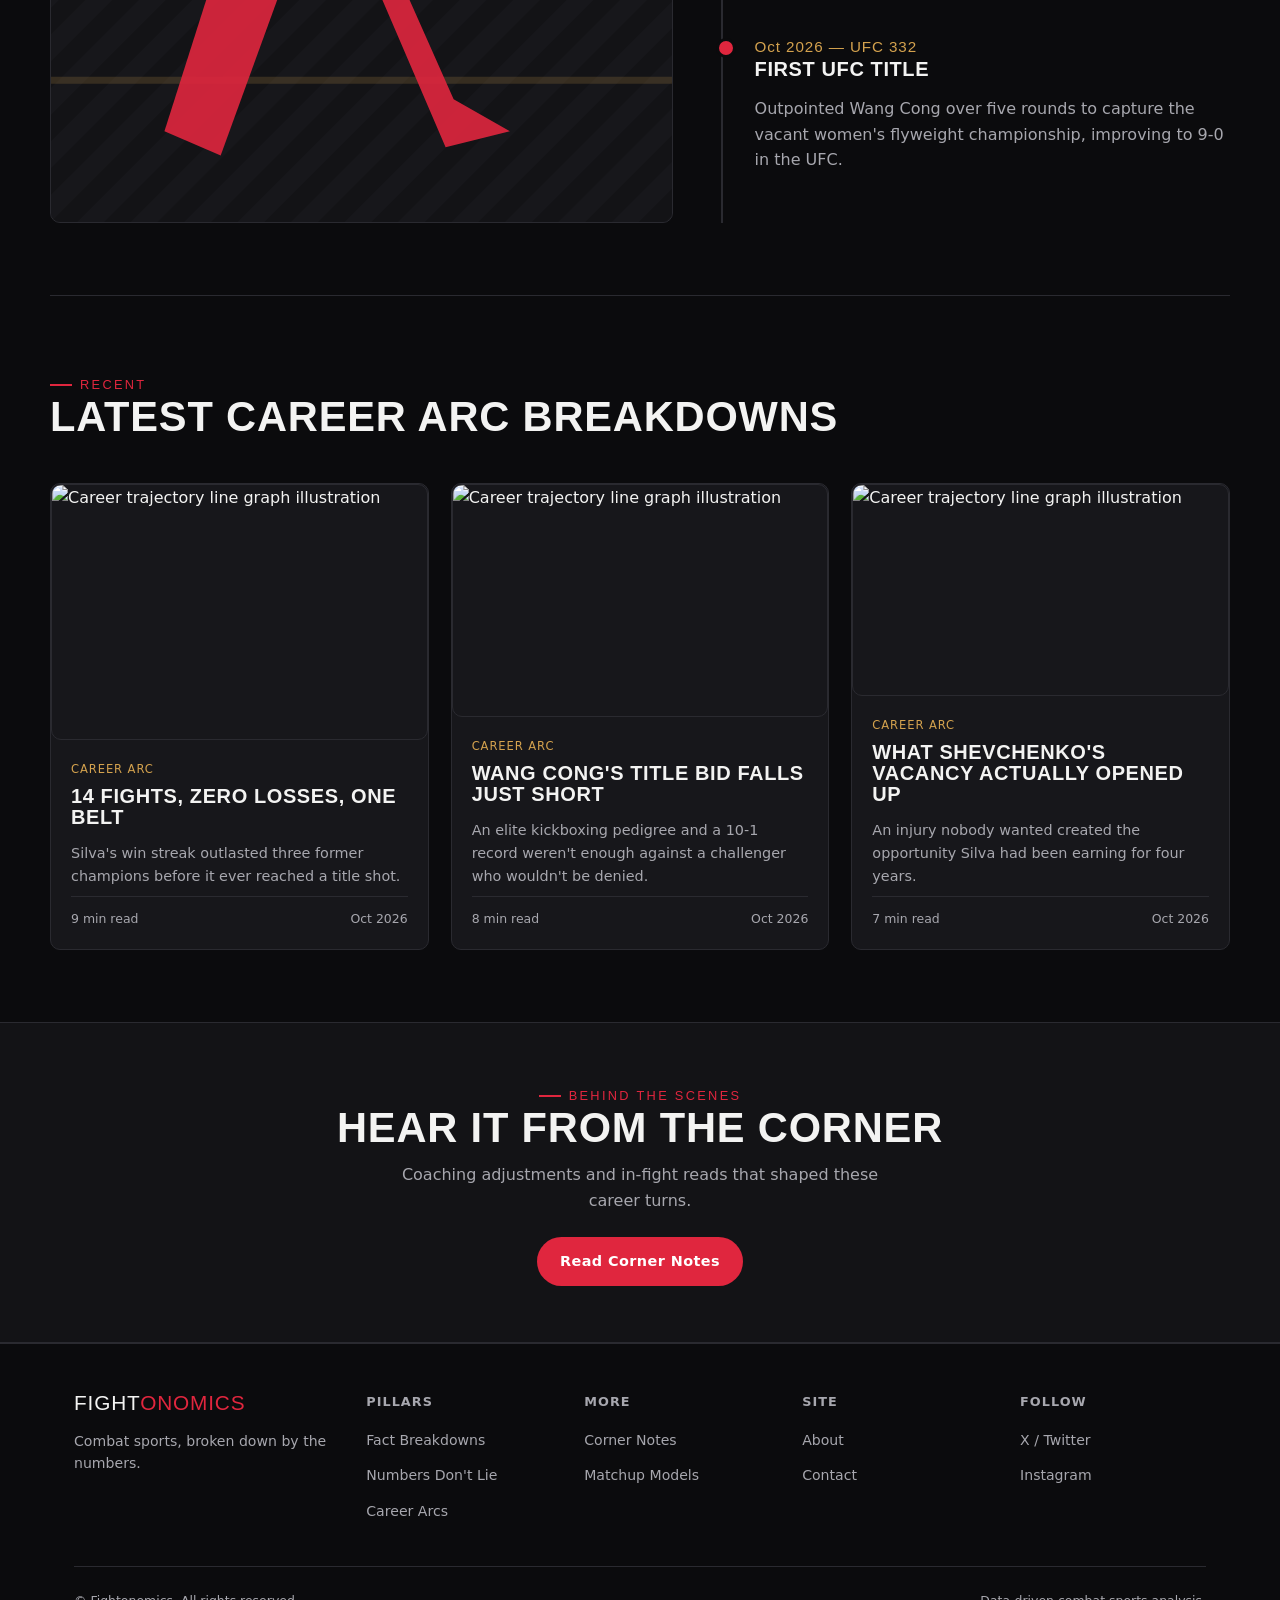
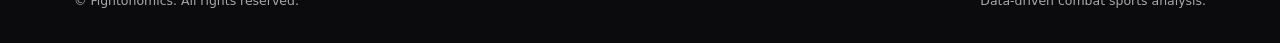
==== commit 1c63a087: "Update site to the latest completed event: Silva vs. Wang main was still on Hooker vs. Parnasse (Sep" ====
--- a/career-arcs.html
+++ b/career-arcs.html
@@ -3,8 +3,8 @@
 <head>
 <meta charset="UTF-8">
 <meta name="viewport" content="width=device-width, initial-scale=1.0">
-<title>Career Arcs: Raul Rosas Jr. — Fightonomics</title>
-<meta name="description" content="Raul Rosas Jr.'s career arc, from the youngest fighter ever signed to the UFC to a come-from-behind stoppage win in his first main event.">
+<title>Career Arcs: Natalia Silva — Fightonomics</title>
+<meta name="description" content="Natalia Silva's career arc, from early setbacks to a 14-fight win streak, wins over three former champions, and a first UFC title at UFC 332.">
 <link rel="canonical" href="https://jstoneman0715-gif.github.io/career-arcs.html">
 <link rel="stylesheet" href="style.css">
 </head>
@@ -37,7 +37,7 @@
   <section class="page-header container">
     <span class="eyebrow">Pillar 03</span>
     <h1>Career Arcs</h1>
-    <p class="lede" style="max-width:640px;">Raul Rosas Jr.'s career arc — from the youngest fighter ever signed to the UFC at 17 to a come-from-behind stoppage win in his first main event at 21.</p>
+    <p class="lede" style="max-width:640px;">Natalia Silva's career arc — from early losses on the regional circuit to a 14-fight win streak, three wins over former champions, and her first UFC title.</p>
     <img class="art ph-banner" src="images/banner-arc.svg" alt="Career trajectory arc illustration">
   </section>
 
@@ -46,39 +46,39 @@
     <div class="section-head">
       <div>
         <span class="eyebrow">Spotlight</span>
-        <h2>Career arc: Raul Rosas Jr.</h2>
+        <h2>Career arc: Natalia Silva</h2>
       </div>
-      <p>From a Contender Series win at 17 to headlining a UFC card down on every scorecard — four years, mapped fight by fight.</p>
+      <p>From a 20-5-1 record built the hard way to the UFC's newest champion — mapped fight by fight.</p>
     </div>
 
     <div class="hero-grid" style="align-items:flex-start;">
-      <img class="art ph-portrait" src="images/portrait-rosas.svg" alt="Raul Rosas Jr. wrestling stance portrait illustration">
+      <img class="art ph-portrait" src="images/portrait-silva.svg" alt="Natalia Silva striking stance portrait illustration">
 
       <div class="timeline">
         <div class="timeline-item">
-          <span class="timeline-year">Sep 2022 — Contender Series</span>
-          <h3>Youngest UFC signee ever</h3>
-          <p>Defeated Mando Gutierrez at 17 years, 11 months old to become the youngest athlete ever signed to the UFC.</p>
+          <span class="timeline-year">Jun 2022 — UFC Debut</span>
+          <h3>Opened her UFC run</h3>
+          <p>Won a wide decision over Jasmine Jasudavicius to begin what became a 14-fight winning streak.</p>
         </div>
         <div class="timeline-item">
-          <span class="timeline-year">Dec 2022 — UFC Debut</span>
-          <h3>Youngest fighter to win a UFC bout</h3>
-          <p>Submitted Jay Perrin at UFC 282, becoming the youngest person ever to win inside the Octagon.</p>
+          <span class="timeline-year">2022–2023 — Building Momentum</span>
+          <h3>Finishes and ranked wins</h3>
+          <p>Rattled off back-to-back finishes over Tereza Bleda and Victoria Leonardo, then added decisions over Andrea Lee and Viviane Araujo.</p>
         </div>
         <div class="timeline-item">
-          <span class="timeline-year">Apr 2023 — First Loss</span>
-          <h3>A gut check early</h3>
-          <p>Dropped a unanimous decision to Christian Rodriguez at UFC 287 — his only career defeat.</p>
+          <span class="timeline-year">2024–2025 — The Statement Run</span>
+          <h3>Three former champions, three wins</h3>
+          <p>Beat Jéssica Andrade, Alexa Grasso, and Rose Namajunas in succession, establishing herself as the division's No. 1 contender.</p>
         </div>
         <div class="timeline-item">
-          <span class="timeline-year">2023–2026 — The Rebuild</span>
-          <h3>Five straight wins</h3>
-          <p>Rattled off finishes and decisions over Terrence Mitchell, Ricky Turcios, Aoriqileng, and Vince Morales, then closed the run with a decision over former title challenger Rob Font at UFC 326.</p>
+          <span class="timeline-year">Sep 2026 — A Title Shot Opens Up</span>
+          <h3>Shevchenko vacates</h3>
+          <p>Champion Valentina Shevchenko withdrew from a planned title defense and vacated the belt due to an injury expected to sideline her a year, clearing Silva's path to the vacant title.</p>
         </div>
         <div class="timeline-item">
-          <span class="timeline-year">Sep 2026 — UFC Vegas 121</span>
-          <h3>Down and out, then a first main-event win</h3>
-          <p>Trailed on all three scorecards through four rounds before stopping Raoni Barcelos in round five, extending his streak to six.</p>
+          <span class="timeline-year">Oct 2026 — UFC 332</span>
+          <h3>First UFC title</h3>
+          <p>Outpointed Wang Cong over five rounds to capture the vacant women's flyweight championship, improving to 9-0 in the UFC.</p>
         </div>
       </div>
     </div>
@@ -98,9 +98,9 @@
         <img class="art ph-wide" src="images/card-arc.svg" alt="Career trajectory line graph illustration">
         <div class="card-body">
           <span class="card-meta">Career Arc</span>
-          <h3>From the youngest signee to a six-fight win streak</h3>
-          <p>One loss in fourteen fights, and a first main event that only made the resume more complicated to solve.</p>
-          <div class="card-foot"><span>9 min read</span><span>Sep 2026</span></div>
+          <h3>14 fights, zero losses, one belt</h3>
+          <p>Silva's win streak outlasted three former champions before it ever reached a title shot.</p>
+          <div class="card-foot"><span>9 min read</span><span>Oct 2026</span></div>
         </div>
       </article>
 
@@ -108,9 +108,9 @@
         <img class="art ph-wide" src="images/card-arc.svg" alt="Career trajectory line graph illustration">
         <div class="card-body">
           <span class="card-meta">Career Arc</span>
-          <h3>What Barcelos proved about the gap that's left</h3>
-          <p>A 22-6 veteran took a 21-year-old phenom to the brink. The next step up won't get easier.</p>
-          <div class="card-foot"><span>8 min read</span><span>Sep 2026</span></div>
+          <h3>Wang Cong's title bid falls just short</h3>
+          <p>An elite kickboxing pedigree and a 10-1 record weren't enough against a challenger who wouldn't be denied.</p>
+          <div class="card-foot"><span>8 min read</span><span>Oct 2026</span></div>
         </div>
       </article>
 
@@ -118,9 +118,9 @@
         <img class="art ph-wide" src="images/card-arc.svg" alt="Career trajectory line graph illustration">
         <div class="card-body">
           <span class="card-meta">Career Arc</span>
-          <h3>Chasing Jon Jones's youngest-champion record</h3>
-          <p>The math on Rosas Jr.'s two-year window just got a lot more interesting.</p>
-          <div class="card-foot"><span>7 min read</span><span>Sep 2026</span></div>
+          <h3>What Shevchenko's vacancy actually opened up</h3>
+          <p>An injury nobody wanted created the opportunity Silva had been earning for four years.</p>
+          <div class="card-foot"><span>7 min read</span><span>Oct 2026</span></div>
         </div>
       </article>
     </div>
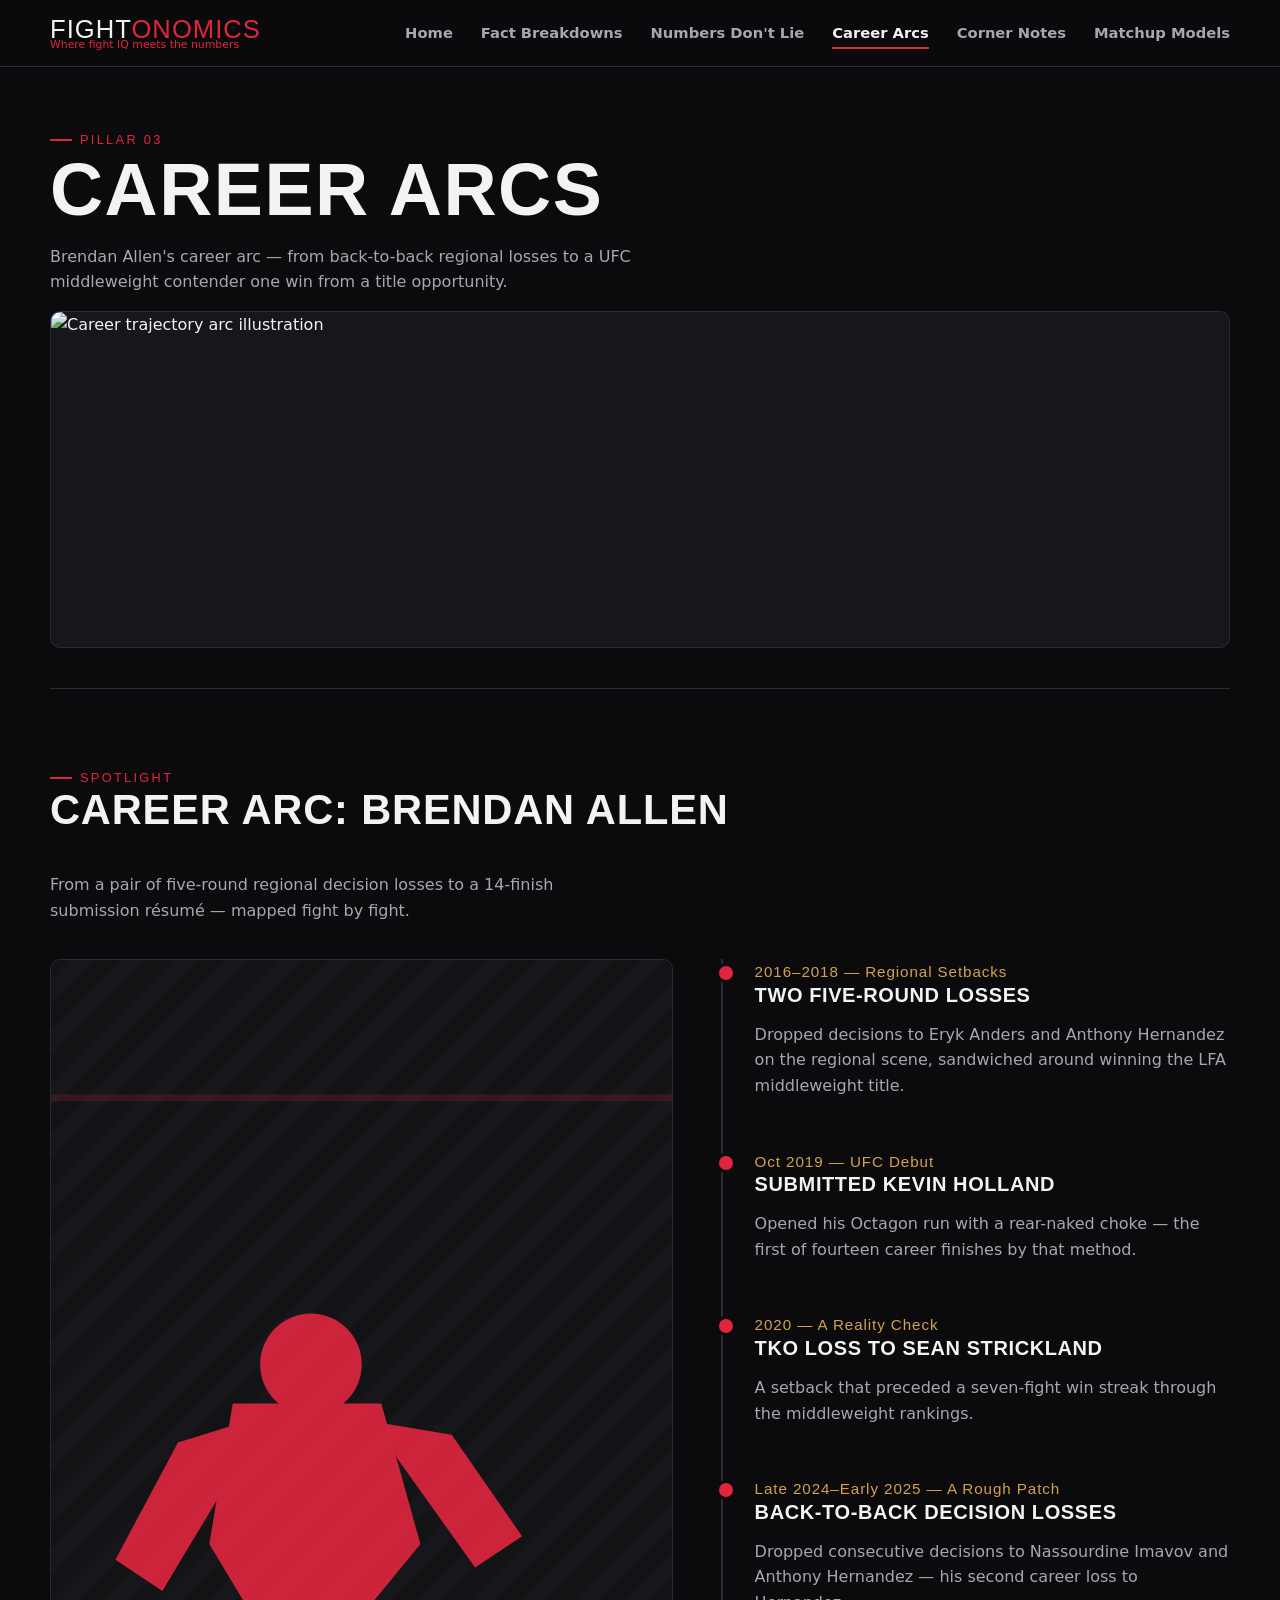
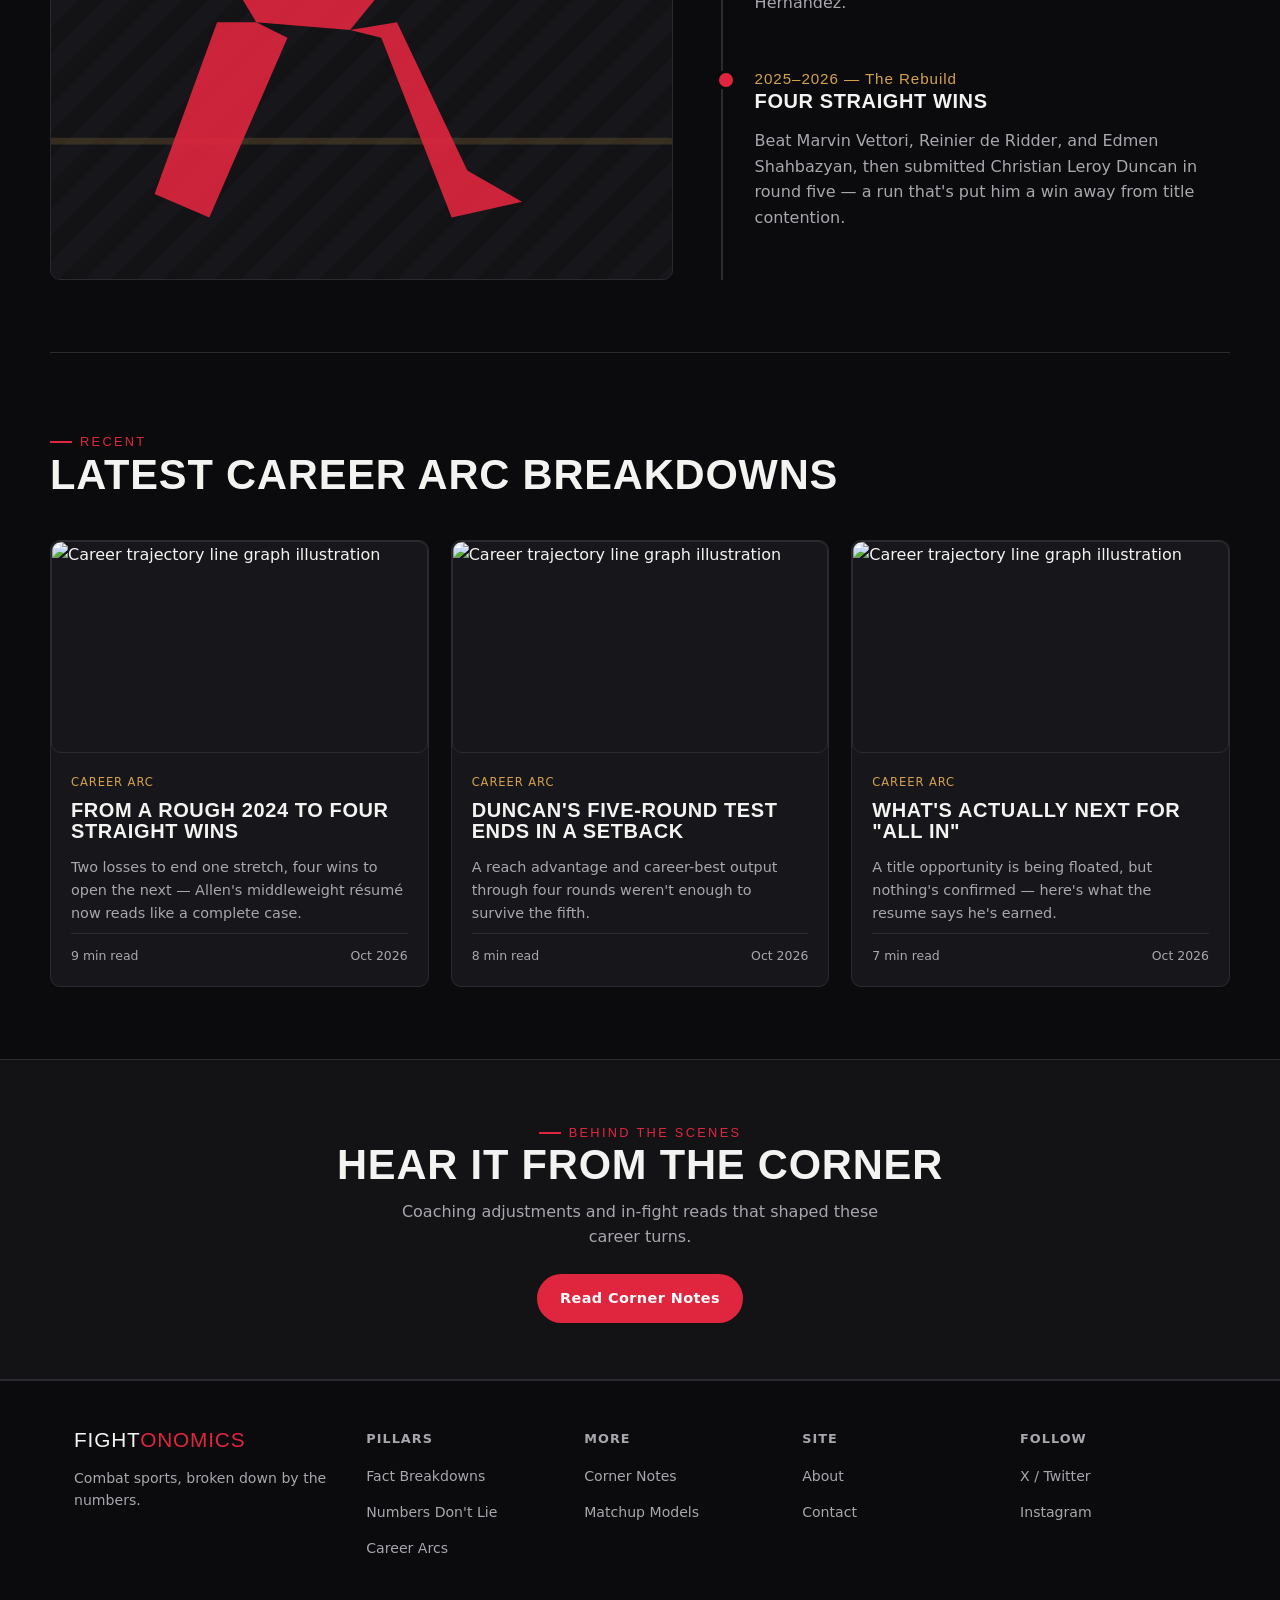
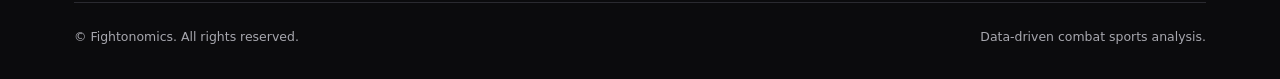
==== commit b1b44f3d: "Update site to the latest completed event: Allen vs. Duncan main was still on Hooker vs. Parnasse (S" ====
--- a/career-arcs.html
+++ b/career-arcs.html
@@ -3,8 +3,8 @@
 <head>
 <meta charset="UTF-8">
 <meta name="viewport" content="width=device-width, initial-scale=1.0">
-<title>Career Arcs: Natalia Silva — Fightonomics</title>
-<meta name="description" content="Natalia Silva's career arc, from early setbacks to a 14-fight win streak, wins over three former champions, and a first UFC title at UFC 332.">
+<title>Career Arcs: Brendan Allen — Fightonomics</title>
+<meta name="description" content="Brendan Allen's career arc, from regional losses and a UFC reality check to a four-fight win streak and a possible UFC middleweight title opportunity.">
 <link rel="canonical" href="https://jstoneman0715-gif.github.io/career-arcs.html">
 <link rel="stylesheet" href="style.css">
 </head>
@@ -37,7 +37,7 @@
   <section class="page-header container">
     <span class="eyebrow">Pillar 03</span>
     <h1>Career Arcs</h1>
-    <p class="lede" style="max-width:640px;">Natalia Silva's career arc — from early losses on the regional circuit to a 14-fight win streak, three wins over former champions, and her first UFC title.</p>
+    <p class="lede" style="max-width:640px;">Brendan Allen's career arc — from back-to-back regional losses to a UFC middleweight contender one win from a title opportunity.</p>
     <img class="art ph-banner" src="images/banner-arc.svg" alt="Career trajectory arc illustration">
   </section>
 
@@ -46,39 +46,39 @@
     <div class="section-head">
       <div>
         <span class="eyebrow">Spotlight</span>
-        <h2>Career arc: Natalia Silva</h2>
+        <h2>Career arc: Brendan Allen</h2>
       </div>
-      <p>From a 20-5-1 record built the hard way to the UFC's newest champion — mapped fight by fight.</p>
+      <p>From a pair of five-round regional decision losses to a 14-finish submission résumé — mapped fight by fight.</p>
     </div>
 
     <div class="hero-grid" style="align-items:flex-start;">
-      <img class="art ph-portrait" src="images/portrait-silva.svg" alt="Natalia Silva striking stance portrait illustration">
+      <img class="art ph-portrait" src="images/portrait-allen.svg" alt="Brendan Allen grappling stance portrait illustration">
 
       <div class="timeline">
         <div class="timeline-item">
-          <span class="timeline-year">Jun 2022 — UFC Debut</span>
-          <h3>Opened her UFC run</h3>
-          <p>Won a wide decision over Jasmine Jasudavicius to begin what became a 14-fight winning streak.</p>
+          <span class="timeline-year">2016–2018 — Regional Setbacks</span>
+          <h3>Two five-round losses</h3>
+          <p>Dropped decisions to Eryk Anders and Anthony Hernandez on the regional scene, sandwiched around winning the LFA middleweight title.</p>
         </div>
         <div class="timeline-item">
-          <span class="timeline-year">2022–2023 — Building Momentum</span>
-          <h3>Finishes and ranked wins</h3>
-          <p>Rattled off back-to-back finishes over Tereza Bleda and Victoria Leonardo, then added decisions over Andrea Lee and Viviane Araujo.</p>
+          <span class="timeline-year">Oct 2019 — UFC Debut</span>
+          <h3>Submitted Kevin Holland</h3>
+          <p>Opened his Octagon run with a rear-naked choke — the first of fourteen career finishes by that method.</p>
         </div>
         <div class="timeline-item">
-          <span class="timeline-year">2024–2025 — The Statement Run</span>
-          <h3>Three former champions, three wins</h3>
-          <p>Beat Jéssica Andrade, Alexa Grasso, and Rose Namajunas in succession, establishing herself as the division's No. 1 contender.</p>
+          <span class="timeline-year">2020 — A Reality Check</span>
+          <h3>TKO loss to Sean Strickland</h3>
+          <p>A setback that preceded a seven-fight win streak through the middleweight rankings.</p>
         </div>
         <div class="timeline-item">
-          <span class="timeline-year">Sep 2026 — A Title Shot Opens Up</span>
-          <h3>Shevchenko vacates</h3>
-          <p>Champion Valentina Shevchenko withdrew from a planned title defense and vacated the belt due to an injury expected to sideline her a year, clearing Silva's path to the vacant title.</p>
+          <span class="timeline-year">Late 2024–Early 2025 — A Rough Patch</span>
+          <h3>Back-to-back decision losses</h3>
+          <p>Dropped consecutive decisions to Nassourdine Imavov and Anthony Hernandez — his second career loss to Hernandez.</p>
         </div>
         <div class="timeline-item">
-          <span class="timeline-year">Oct 2026 — UFC 332</span>
-          <h3>First UFC title</h3>
-          <p>Outpointed Wang Cong over five rounds to capture the vacant women's flyweight championship, improving to 9-0 in the UFC.</p>
+          <span class="timeline-year">2025–2026 — The Rebuild</span>
+          <h3>Four straight wins</h3>
+          <p>Beat Marvin Vettori, Reinier de Ridder, and Edmen Shahbazyan, then submitted Christian Leroy Duncan in round five — a run that's put him a win away from title contention.</p>
         </div>
       </div>
     </div>
@@ -98,8 +98,8 @@
         <img class="art ph-wide" src="images/card-arc.svg" alt="Career trajectory line graph illustration">
         <div class="card-body">
           <span class="card-meta">Career Arc</span>
-          <h3>14 fights, zero losses, one belt</h3>
-          <p>Silva's win streak outlasted three former champions before it ever reached a title shot.</p>
+          <h3>From a rough 2024 to four straight wins</h3>
+          <p>Two losses to end one stretch, four wins to open the next — Allen's middleweight résumé now reads like a complete case.</p>
           <div class="card-foot"><span>9 min read</span><span>Oct 2026</span></div>
         </div>
       </article>
@@ -108,8 +108,8 @@
         <img class="art ph-wide" src="images/card-arc.svg" alt="Career trajectory line graph illustration">
         <div class="card-body">
           <span class="card-meta">Career Arc</span>
-          <h3>Wang Cong's title bid falls just short</h3>
-          <p>An elite kickboxing pedigree and a 10-1 record weren't enough against a challenger who wouldn't be denied.</p>
+          <h3>Duncan's five-round test ends in a setback</h3>
+          <p>A reach advantage and career-best output through four rounds weren't enough to survive the fifth.</p>
           <div class="card-foot"><span>8 min read</span><span>Oct 2026</span></div>
         </div>
       </article>
@@ -118,8 +118,8 @@
         <img class="art ph-wide" src="images/card-arc.svg" alt="Career trajectory line graph illustration">
         <div class="card-body">
           <span class="card-meta">Career Arc</span>
-          <h3>What Shevchenko's vacancy actually opened up</h3>
-          <p>An injury nobody wanted created the opportunity Silva had been earning for four years.</p>
+          <h3>What's actually next for "All In"</h3>
+          <p>A title opportunity is being floated, but nothing's confirmed — here's what the resume says he's earned.</p>
           <div class="card-foot"><span>7 min read</span><span>Oct 2026</span></div>
         </div>
       </article>
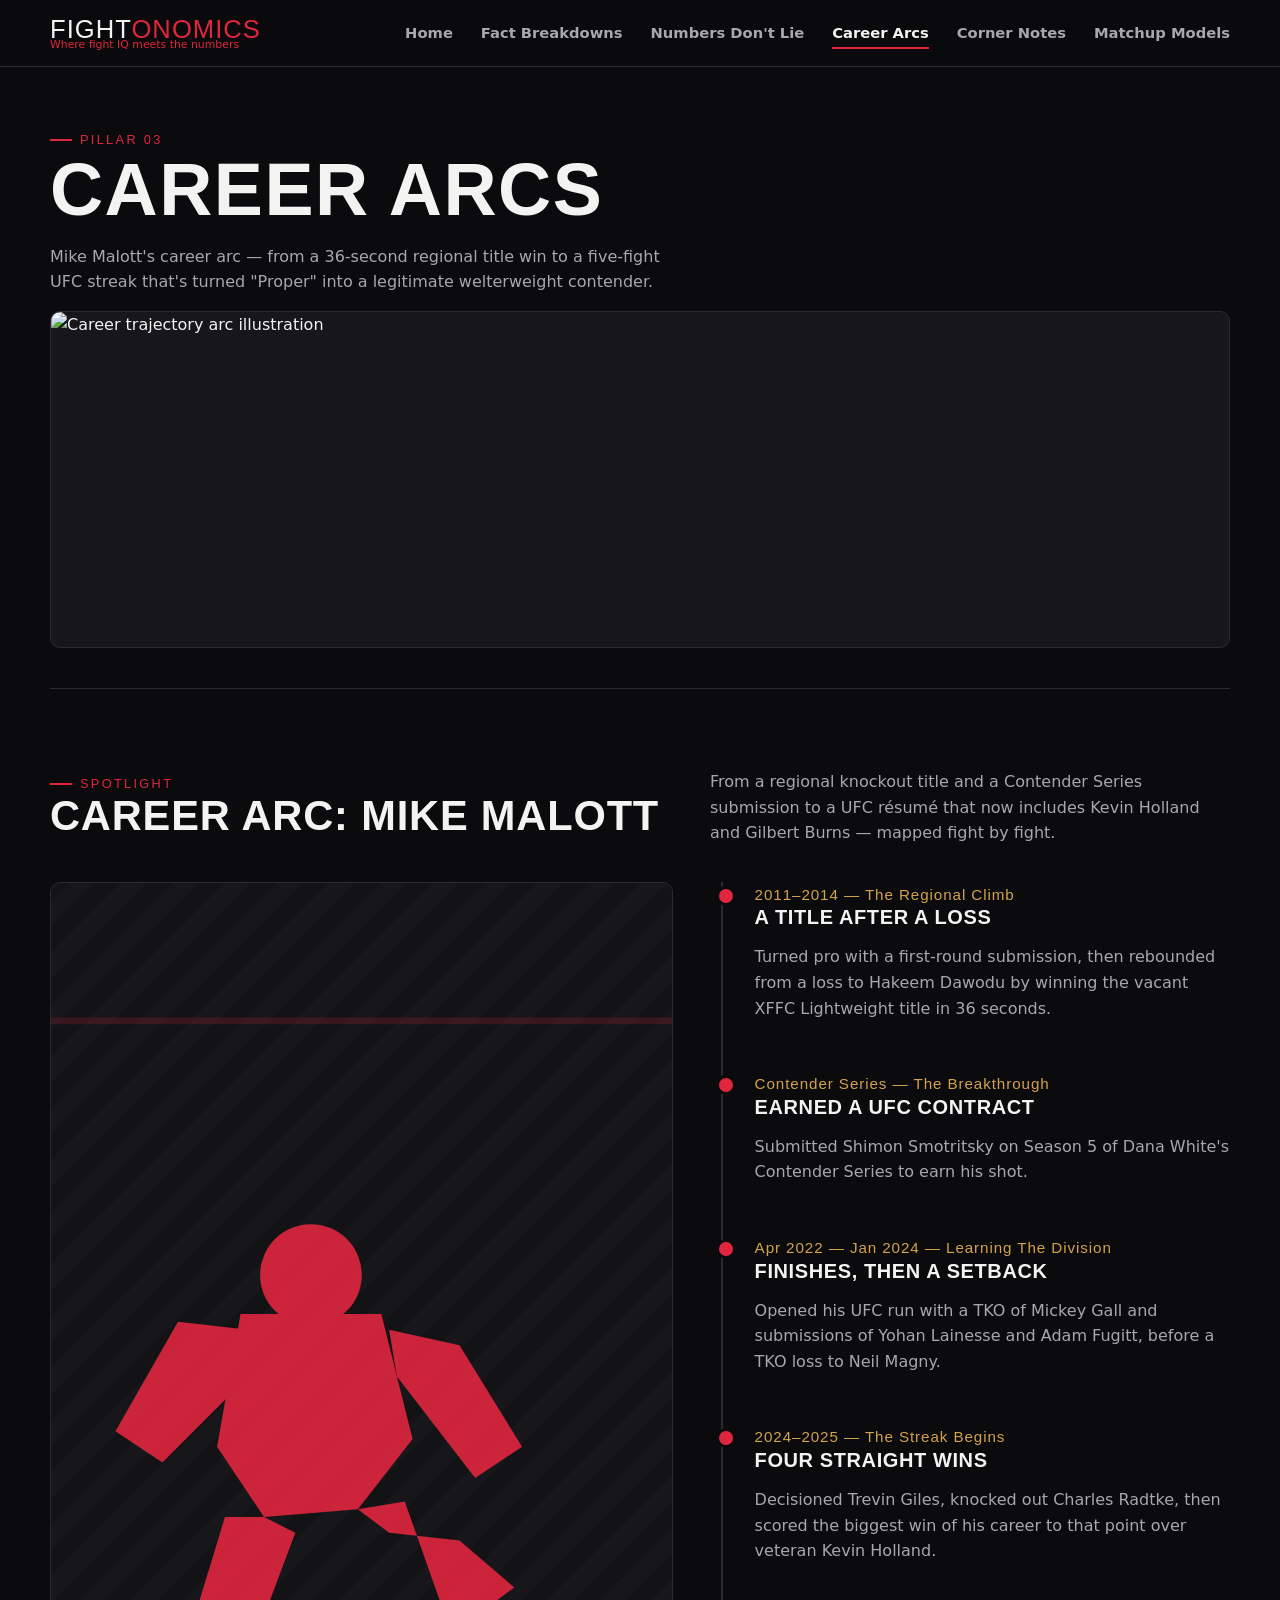
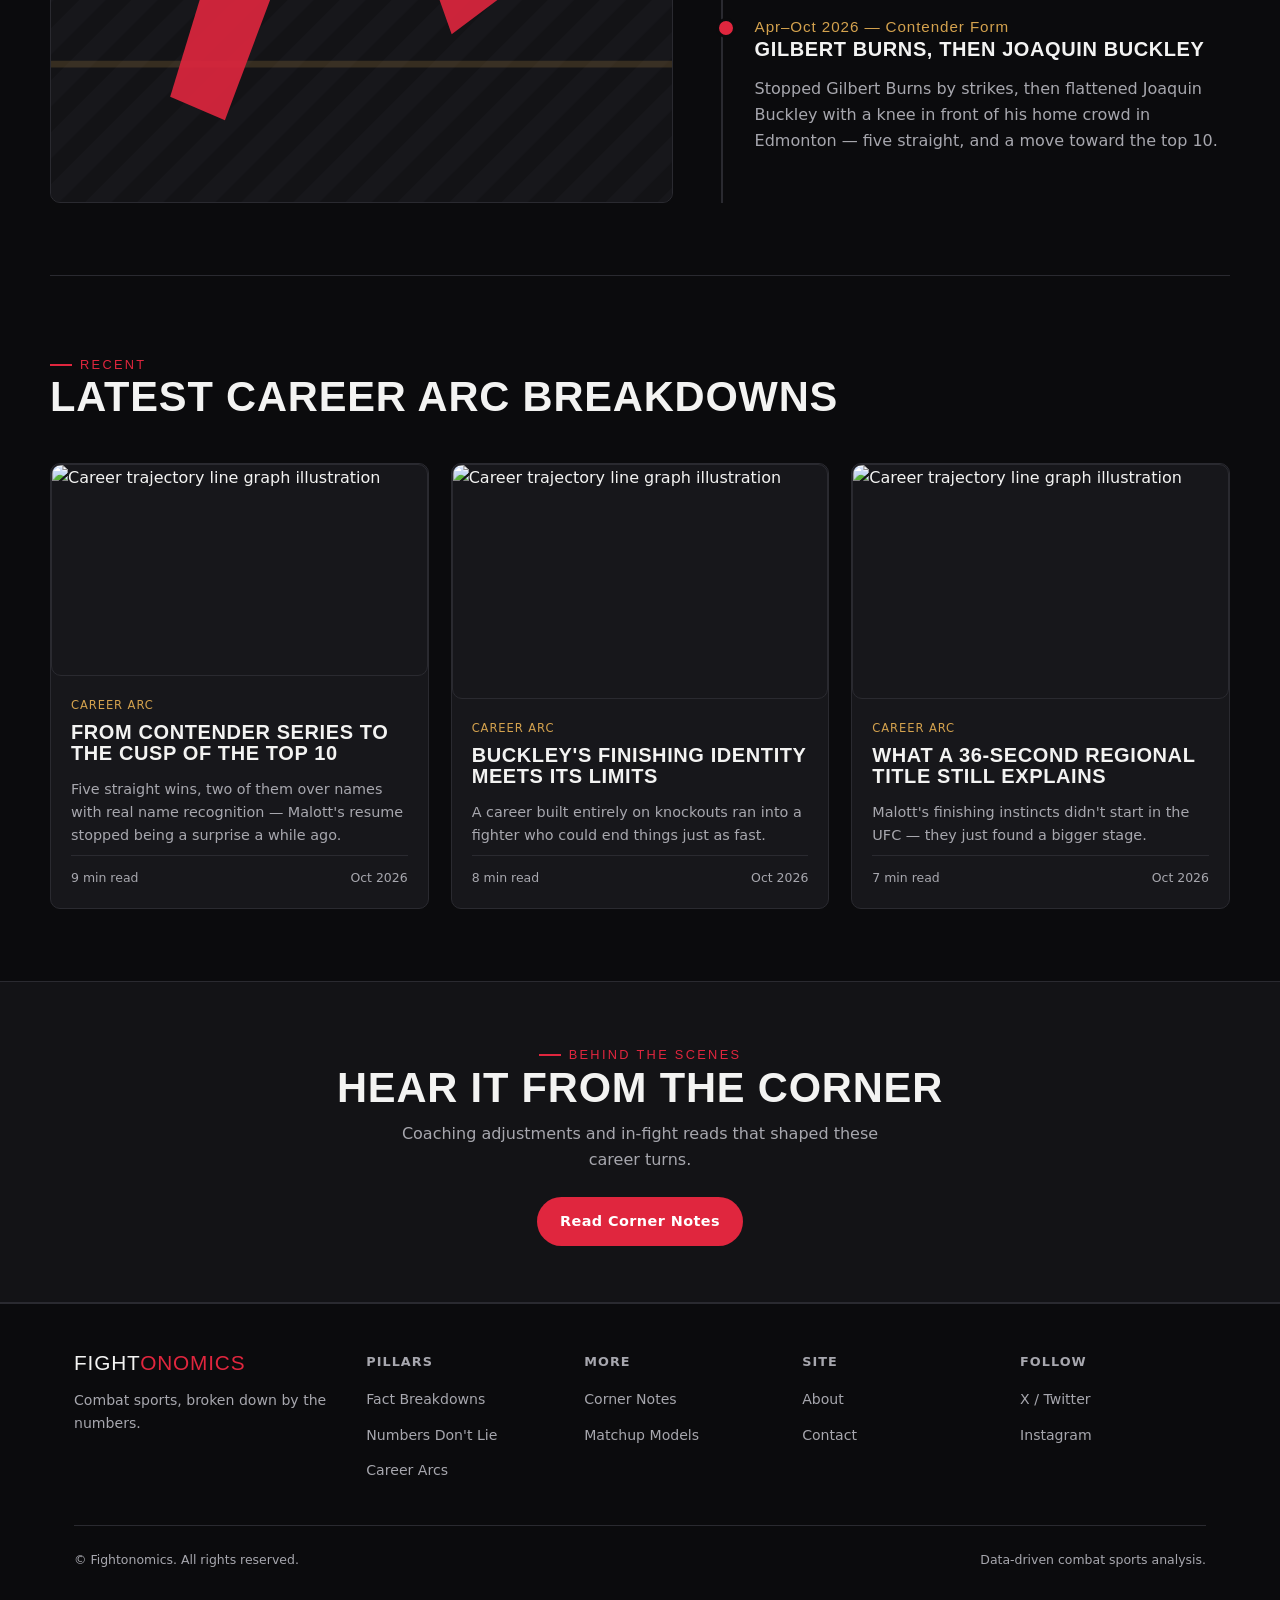
==== commit bca847a3: "Update site to the latest completed event: Buckley vs. Malott main was still on Hooker vs. Parnasse " ====
--- a/career-arcs.html
+++ b/career-arcs.html
@@ -3,8 +3,8 @@
 <head>
 <meta charset="UTF-8">
 <meta name="viewport" content="width=device-width, initial-scale=1.0">
-<title>Career Arcs: Brendan Allen — Fightonomics</title>
-<meta name="description" content="Brendan Allen's career arc, from regional losses and a UFC reality check to a four-fight win streak and a possible UFC middleweight title opportunity.">
+<title>Career Arcs: Mike Malott — Fightonomics</title>
+<meta name="description" content="Mike Malott's career arc, from a regional title run and Contender Series breakthrough to a five-fight UFC win streak and a knockout of Joaquin Buckley.">
 <link rel="canonical" href="https://jstoneman0715-gif.github.io/career-arcs.html">
 <link rel="stylesheet" href="style.css">
 </head>
@@ -37,7 +37,7 @@
   <section class="page-header container">
     <span class="eyebrow">Pillar 03</span>
     <h1>Career Arcs</h1>
-    <p class="lede" style="max-width:640px;">Brendan Allen's career arc — from back-to-back regional losses to a UFC middleweight contender one win from a title opportunity.</p>
+    <p class="lede" style="max-width:640px;">Mike Malott's career arc — from a 36-second regional title win to a five-fight UFC streak that's turned "Proper" into a legitimate welterweight contender.</p>
     <img class="art ph-banner" src="images/banner-arc.svg" alt="Career trajectory arc illustration">
   </section>
 
@@ -46,39 +46,39 @@
     <div class="section-head">
       <div>
         <span class="eyebrow">Spotlight</span>
-        <h2>Career arc: Brendan Allen</h2>
+        <h2>Career arc: Mike Malott</h2>
       </div>
-      <p>From a pair of five-round regional decision losses to a 14-finish submission résumé — mapped fight by fight.</p>
+      <p>From a regional knockout title and a Contender Series submission to a UFC résumé that now includes Kevin Holland and Gilbert Burns — mapped fight by fight.</p>
     </div>
 
     <div class="hero-grid" style="align-items:flex-start;">
-      <img class="art ph-portrait" src="images/portrait-allen.svg" alt="Brendan Allen grappling stance portrait illustration">
+      <img class="art ph-portrait" src="images/portrait-malott.svg" alt="Mike Malott muay thai stance portrait illustration">
 
       <div class="timeline">
         <div class="timeline-item">
-          <span class="timeline-year">2016–2018 — Regional Setbacks</span>
-          <h3>Two five-round losses</h3>
-          <p>Dropped decisions to Eryk Anders and Anthony Hernandez on the regional scene, sandwiched around winning the LFA middleweight title.</p>
+          <span class="timeline-year">2011–2014 — The Regional Climb</span>
+          <h3>A title after a loss</h3>
+          <p>Turned pro with a first-round submission, then rebounded from a loss to Hakeem Dawodu by winning the vacant XFFC Lightweight title in 36 seconds.</p>
         </div>
         <div class="timeline-item">
-          <span class="timeline-year">Oct 2019 — UFC Debut</span>
-          <h3>Submitted Kevin Holland</h3>
-          <p>Opened his Octagon run with a rear-naked choke — the first of fourteen career finishes by that method.</p>
+          <span class="timeline-year">Contender Series — The Breakthrough</span>
+          <h3>Earned a UFC contract</h3>
+          <p>Submitted Shimon Smotritsky on Season 5 of Dana White's Contender Series to earn his shot.</p>
         </div>
         <div class="timeline-item">
-          <span class="timeline-year">2020 — A Reality Check</span>
-          <h3>TKO loss to Sean Strickland</h3>
-          <p>A setback that preceded a seven-fight win streak through the middleweight rankings.</p>
+          <span class="timeline-year">Apr 2022 — Jan 2024 — Learning The Division</span>
+          <h3>Finishes, then a setback</h3>
+          <p>Opened his UFC run with a TKO of Mickey Gall and submissions of Yohan Lainesse and Adam Fugitt, before a TKO loss to Neil Magny.</p>
         </div>
         <div class="timeline-item">
-          <span class="timeline-year">Late 2024–Early 2025 — A Rough Patch</span>
-          <h3>Back-to-back decision losses</h3>
-          <p>Dropped consecutive decisions to Nassourdine Imavov and Anthony Hernandez — his second career loss to Hernandez.</p>
+          <span class="timeline-year">2024–2025 — The Streak Begins</span>
+          <h3>Four straight wins</h3>
+          <p>Decisioned Trevin Giles, knocked out Charles Radtke, then scored the biggest win of his career to that point over veteran Kevin Holland.</p>
         </div>
         <div class="timeline-item">
-          <span class="timeline-year">2025–2026 — The Rebuild</span>
-          <h3>Four straight wins</h3>
-          <p>Beat Marvin Vettori, Reinier de Ridder, and Edmen Shahbazyan, then submitted Christian Leroy Duncan in round five — a run that's put him a win away from title contention.</p>
+          <span class="timeline-year">Apr–Oct 2026 — Contender Form</span>
+          <h3>Gilbert Burns, then Joaquin Buckley</h3>
+          <p>Stopped Gilbert Burns by strikes, then flattened Joaquin Buckley with a knee in front of his home crowd in Edmonton — five straight, and a move toward the top 10.</p>
         </div>
       </div>
     </div>
@@ -98,8 +98,8 @@
         <img class="art ph-wide" src="images/card-arc.svg" alt="Career trajectory line graph illustration">
         <div class="card-body">
           <span class="card-meta">Career Arc</span>
-          <h3>From a rough 2024 to four straight wins</h3>
-          <p>Two losses to end one stretch, four wins to open the next — Allen's middleweight résumé now reads like a complete case.</p>
+          <h3>From Contender Series to the cusp of the top 10</h3>
+          <p>Five straight wins, two of them over names with real name recognition — Malott's resume stopped being a surprise a while ago.</p>
           <div class="card-foot"><span>9 min read</span><span>Oct 2026</span></div>
         </div>
       </article>
@@ -108,8 +108,8 @@
         <img class="art ph-wide" src="images/card-arc.svg" alt="Career trajectory line graph illustration">
         <div class="card-body">
           <span class="card-meta">Career Arc</span>
-          <h3>Duncan's five-round test ends in a setback</h3>
-          <p>A reach advantage and career-best output through four rounds weren't enough to survive the fifth.</p>
+          <h3>Buckley's finishing identity meets its limits</h3>
+          <p>A career built entirely on knockouts ran into a fighter who could end things just as fast.</p>
           <div class="card-foot"><span>8 min read</span><span>Oct 2026</span></div>
         </div>
       </article>
@@ -118,8 +118,8 @@
         <img class="art ph-wide" src="images/card-arc.svg" alt="Career trajectory line graph illustration">
         <div class="card-body">
           <span class="card-meta">Career Arc</span>
-          <h3>What's actually next for "All In"</h3>
-          <p>A title opportunity is being floated, but nothing's confirmed — here's what the resume says he's earned.</p>
+          <h3>What a 36-second regional title still explains</h3>
+          <p>Malott's finishing instincts didn't start in the UFC — they just found a bigger stage.</p>
           <div class="card-foot"><span>7 min read</span><span>Oct 2026</span></div>
         </div>
       </article>
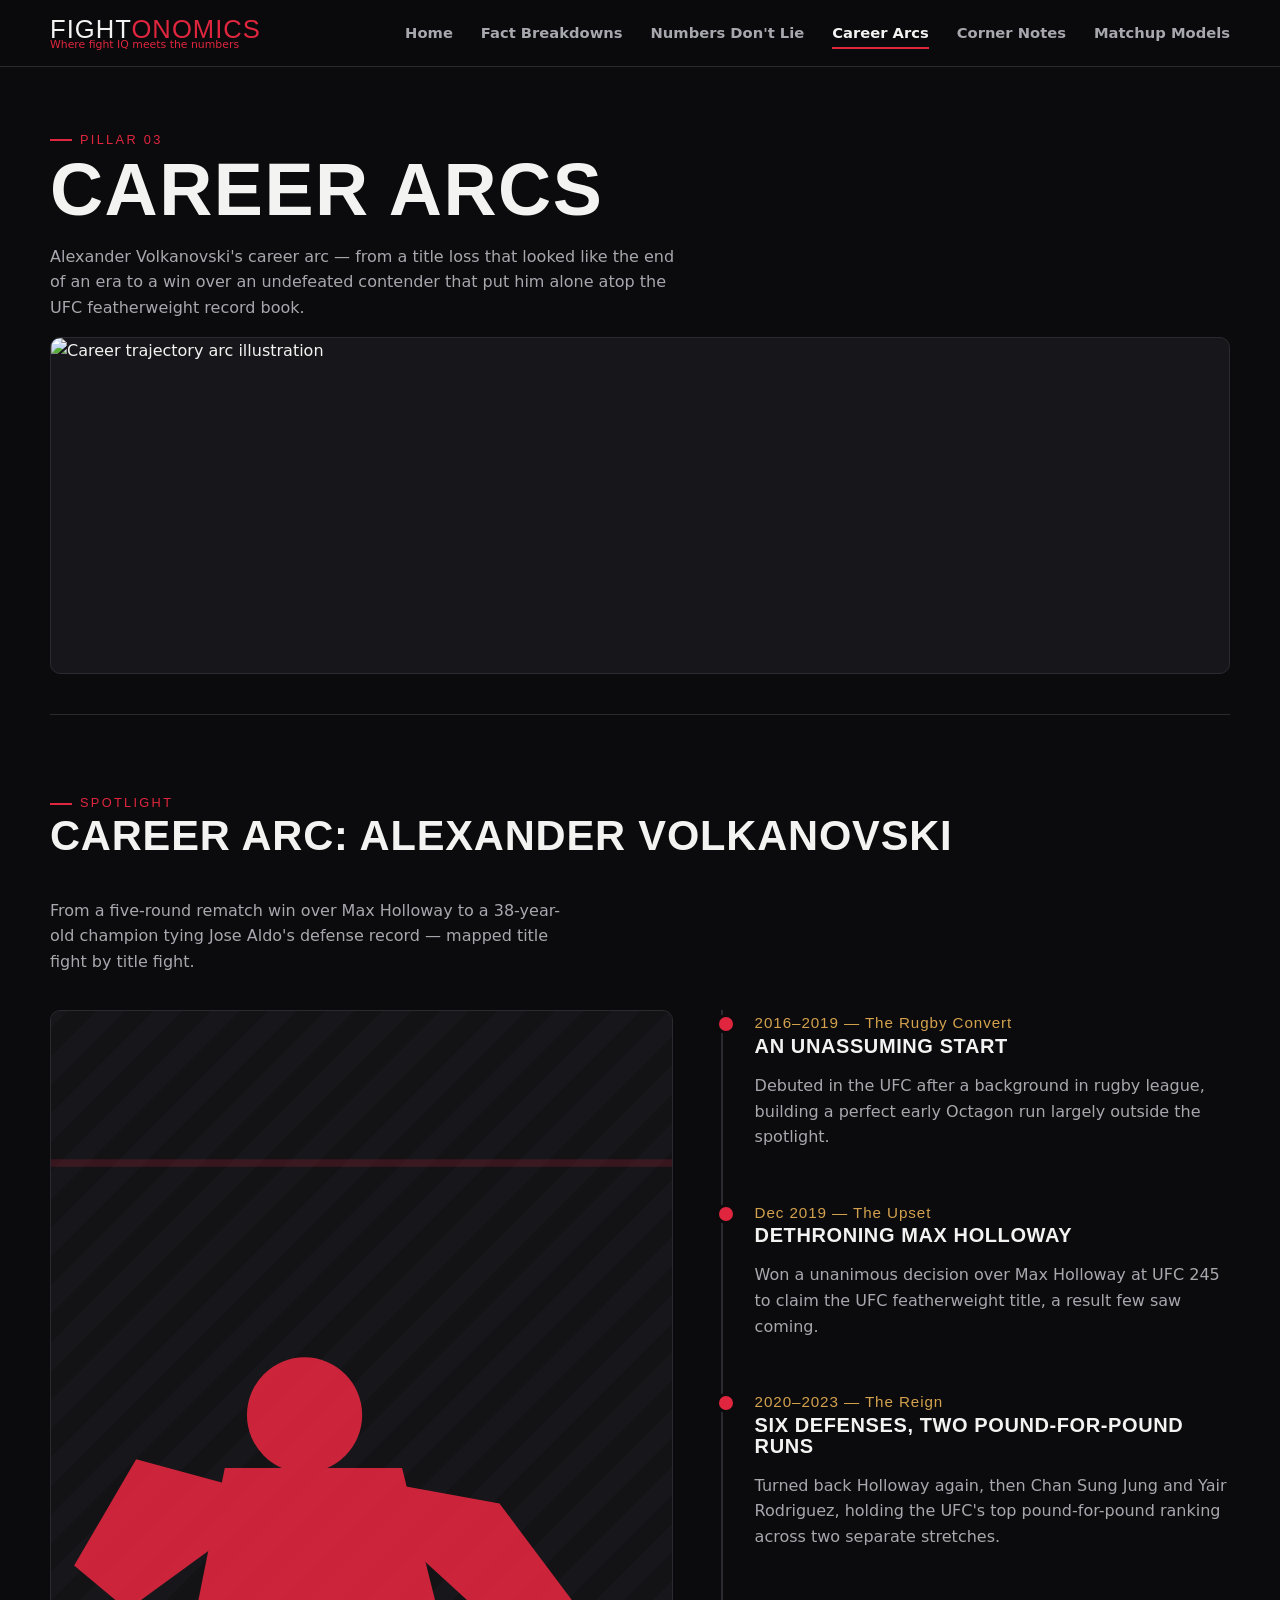
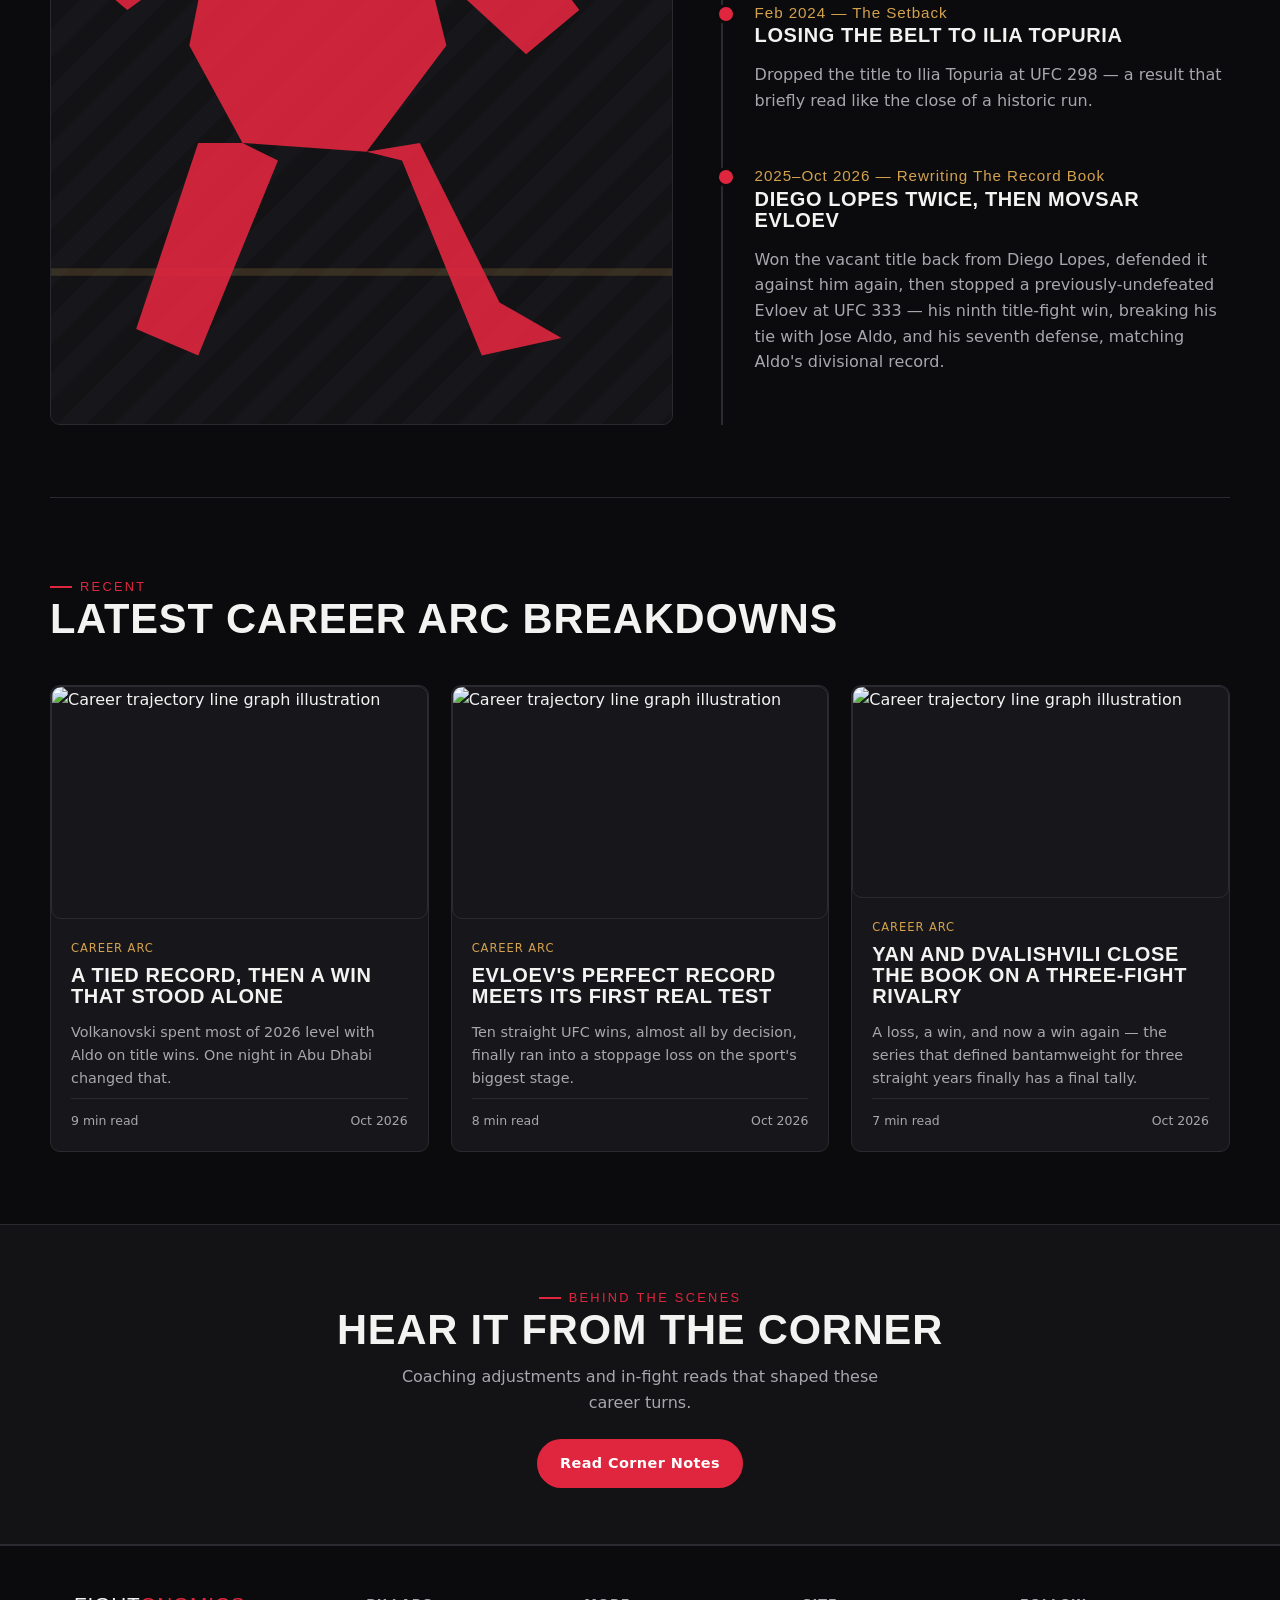
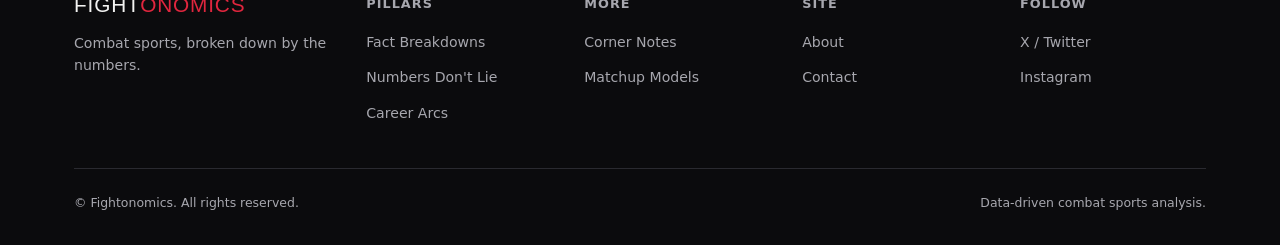
==== commit 21f4796b: "Update site to the latest completed event: Volkanovski vs. Evloev (UFC 333) Covers UFC 333, Oct 24, " ====
--- a/career-arcs.html
+++ b/career-arcs.html
@@ -3,8 +3,8 @@
 <head>
 <meta charset="UTF-8">
 <meta name="viewport" content="width=device-width, initial-scale=1.0">
-<title>Career Arcs: Mike Malott — Fightonomics</title>
-<meta name="description" content="Mike Malott's career arc, from a regional title run and Contender Series breakthrough to a five-fight UFC win streak and a knockout of Joaquin Buckley.">
+<title>Career Arcs: Alexander Volkanovski — Fightonomics</title>
+<meta name="description" content="Alexander Volkanovski's career arc, from an overlooked rugby convert to a two-time featherweight champion who broke Jose Aldo's title-wins tie and matched his title-defense record.">
 <link rel="canonical" href="https://jstoneman0715-gif.github.io/career-arcs.html">
 <link rel="stylesheet" href="style.css">
 </head>
@@ -37,7 +37,7 @@
   <section class="page-header container">
     <span class="eyebrow">Pillar 03</span>
     <h1>Career Arcs</h1>
-    <p class="lede" style="max-width:640px;">Mike Malott's career arc — from a 36-second regional title win to a five-fight UFC streak that's turned "Proper" into a legitimate welterweight contender.</p>
+    <p class="lede" style="max-width:640px;">Alexander Volkanovski's career arc — from a title loss that looked like the end of an era to a win over an undefeated contender that put him alone atop the UFC featherweight record book.</p>
     <img class="art ph-banner" src="images/banner-arc.svg" alt="Career trajectory arc illustration">
   </section>
 
@@ -46,39 +46,39 @@
     <div class="section-head">
       <div>
         <span class="eyebrow">Spotlight</span>
-        <h2>Career arc: Mike Malott</h2>
+        <h2>Career arc: Alexander Volkanovski</h2>
       </div>
-      <p>From a regional knockout title and a Contender Series submission to a UFC résumé that now includes Kevin Holland and Gilbert Burns — mapped fight by fight.</p>
+      <p>From a five-round rematch win over Max Holloway to a 38-year-old champion tying Jose Aldo's defense record — mapped title fight by title fight.</p>
     </div>
 
     <div class="hero-grid" style="align-items:flex-start;">
-      <img class="art ph-portrait" src="images/portrait-malott.svg" alt="Mike Malott muay thai stance portrait illustration">
+      <img class="art ph-portrait" src="images/portrait-volkanovski.svg" alt="Alexander Volkanovski pressure-boxing stance portrait illustration">
 
       <div class="timeline">
         <div class="timeline-item">
-          <span class="timeline-year">2011–2014 — The Regional Climb</span>
-          <h3>A title after a loss</h3>
-          <p>Turned pro with a first-round submission, then rebounded from a loss to Hakeem Dawodu by winning the vacant XFFC Lightweight title in 36 seconds.</p>
+          <span class="timeline-year">2016–2019 — The Rugby Convert</span>
+          <h3>An unassuming start</h3>
+          <p>Debuted in the UFC after a background in rugby league, building a perfect early Octagon run largely outside the spotlight.</p>
         </div>
         <div class="timeline-item">
-          <span class="timeline-year">Contender Series — The Breakthrough</span>
-          <h3>Earned a UFC contract</h3>
-          <p>Submitted Shimon Smotritsky on Season 5 of Dana White's Contender Series to earn his shot.</p>
+          <span class="timeline-year">Dec 2019 — The Upset</span>
+          <h3>Dethroning Max Holloway</h3>
+          <p>Won a unanimous decision over Max Holloway at UFC 245 to claim the UFC featherweight title, a result few saw coming.</p>
         </div>
         <div class="timeline-item">
-          <span class="timeline-year">Apr 2022 — Jan 2024 — Learning The Division</span>
-          <h3>Finishes, then a setback</h3>
-          <p>Opened his UFC run with a TKO of Mickey Gall and submissions of Yohan Lainesse and Adam Fugitt, before a TKO loss to Neil Magny.</p>
+          <span class="timeline-year">2020–2023 — The Reign</span>
+          <h3>Six defenses, two pound-for-pound runs</h3>
+          <p>Turned back Holloway again, then Chan Sung Jung and Yair Rodriguez, holding the UFC's top pound-for-pound ranking across two separate stretches.</p>
         </div>
         <div class="timeline-item">
-          <span class="timeline-year">2024–2025 — The Streak Begins</span>
-          <h3>Four straight wins</h3>
-          <p>Decisioned Trevin Giles, knocked out Charles Radtke, then scored the biggest win of his career to that point over veteran Kevin Holland.</p>
+          <span class="timeline-year">Feb 2024 — The Setback</span>
+          <h3>Losing the belt to Ilia Topuria</h3>
+          <p>Dropped the title to Ilia Topuria at UFC 298 — a result that briefly read like the close of a historic run.</p>
         </div>
         <div class="timeline-item">
-          <span class="timeline-year">Apr–Oct 2026 — Contender Form</span>
-          <h3>Gilbert Burns, then Joaquin Buckley</h3>
-          <p>Stopped Gilbert Burns by strikes, then flattened Joaquin Buckley with a knee in front of his home crowd in Edmonton — five straight, and a move toward the top 10.</p>
+          <span class="timeline-year">2025–Oct 2026 — Rewriting The Record Book</span>
+          <h3>Diego Lopes twice, then Movsar Evloev</h3>
+          <p>Won the vacant title back from Diego Lopes, defended it against him again, then stopped a previously-undefeated Evloev at UFC 333 — his ninth title-fight win, breaking his tie with Jose Aldo, and his seventh defense, matching Aldo's divisional record.</p>
         </div>
       </div>
     </div>
@@ -98,8 +98,8 @@
         <img class="art ph-wide" src="images/card-arc.svg" alt="Career trajectory line graph illustration">
         <div class="card-body">
           <span class="card-meta">Career Arc</span>
-          <h3>From Contender Series to the cusp of the top 10</h3>
-          <p>Five straight wins, two of them over names with real name recognition — Malott's resume stopped being a surprise a while ago.</p>
+          <h3>A tied record, then a win that stood alone</h3>
+          <p>Volkanovski spent most of 2026 level with Aldo on title wins. One night in Abu Dhabi changed that.</p>
           <div class="card-foot"><span>9 min read</span><span>Oct 2026</span></div>
         </div>
       </article>
@@ -108,8 +108,8 @@
         <img class="art ph-wide" src="images/card-arc.svg" alt="Career trajectory line graph illustration">
         <div class="card-body">
           <span class="card-meta">Career Arc</span>
-          <h3>Buckley's finishing identity meets its limits</h3>
-          <p>A career built entirely on knockouts ran into a fighter who could end things just as fast.</p>
+          <h3>Evloev's perfect record meets its first real test</h3>
+          <p>Ten straight UFC wins, almost all by decision, finally ran into a stoppage loss on the sport's biggest stage.</p>
           <div class="card-foot"><span>8 min read</span><span>Oct 2026</span></div>
         </div>
       </article>
@@ -118,8 +118,8 @@
         <img class="art ph-wide" src="images/card-arc.svg" alt="Career trajectory line graph illustration">
         <div class="card-body">
           <span class="card-meta">Career Arc</span>
-          <h3>What a 36-second regional title still explains</h3>
-          <p>Malott's finishing instincts didn't start in the UFC — they just found a bigger stage.</p>
+          <h3>Yan and Dvalishvili close the book on a three-fight rivalry</h3>
+          <p>A loss, a win, and now a win again — the series that defined bantamweight for three straight years finally has a final tally.</p>
           <div class="card-foot"><span>7 min read</span><span>Oct 2026</span></div>
         </div>
       </article>
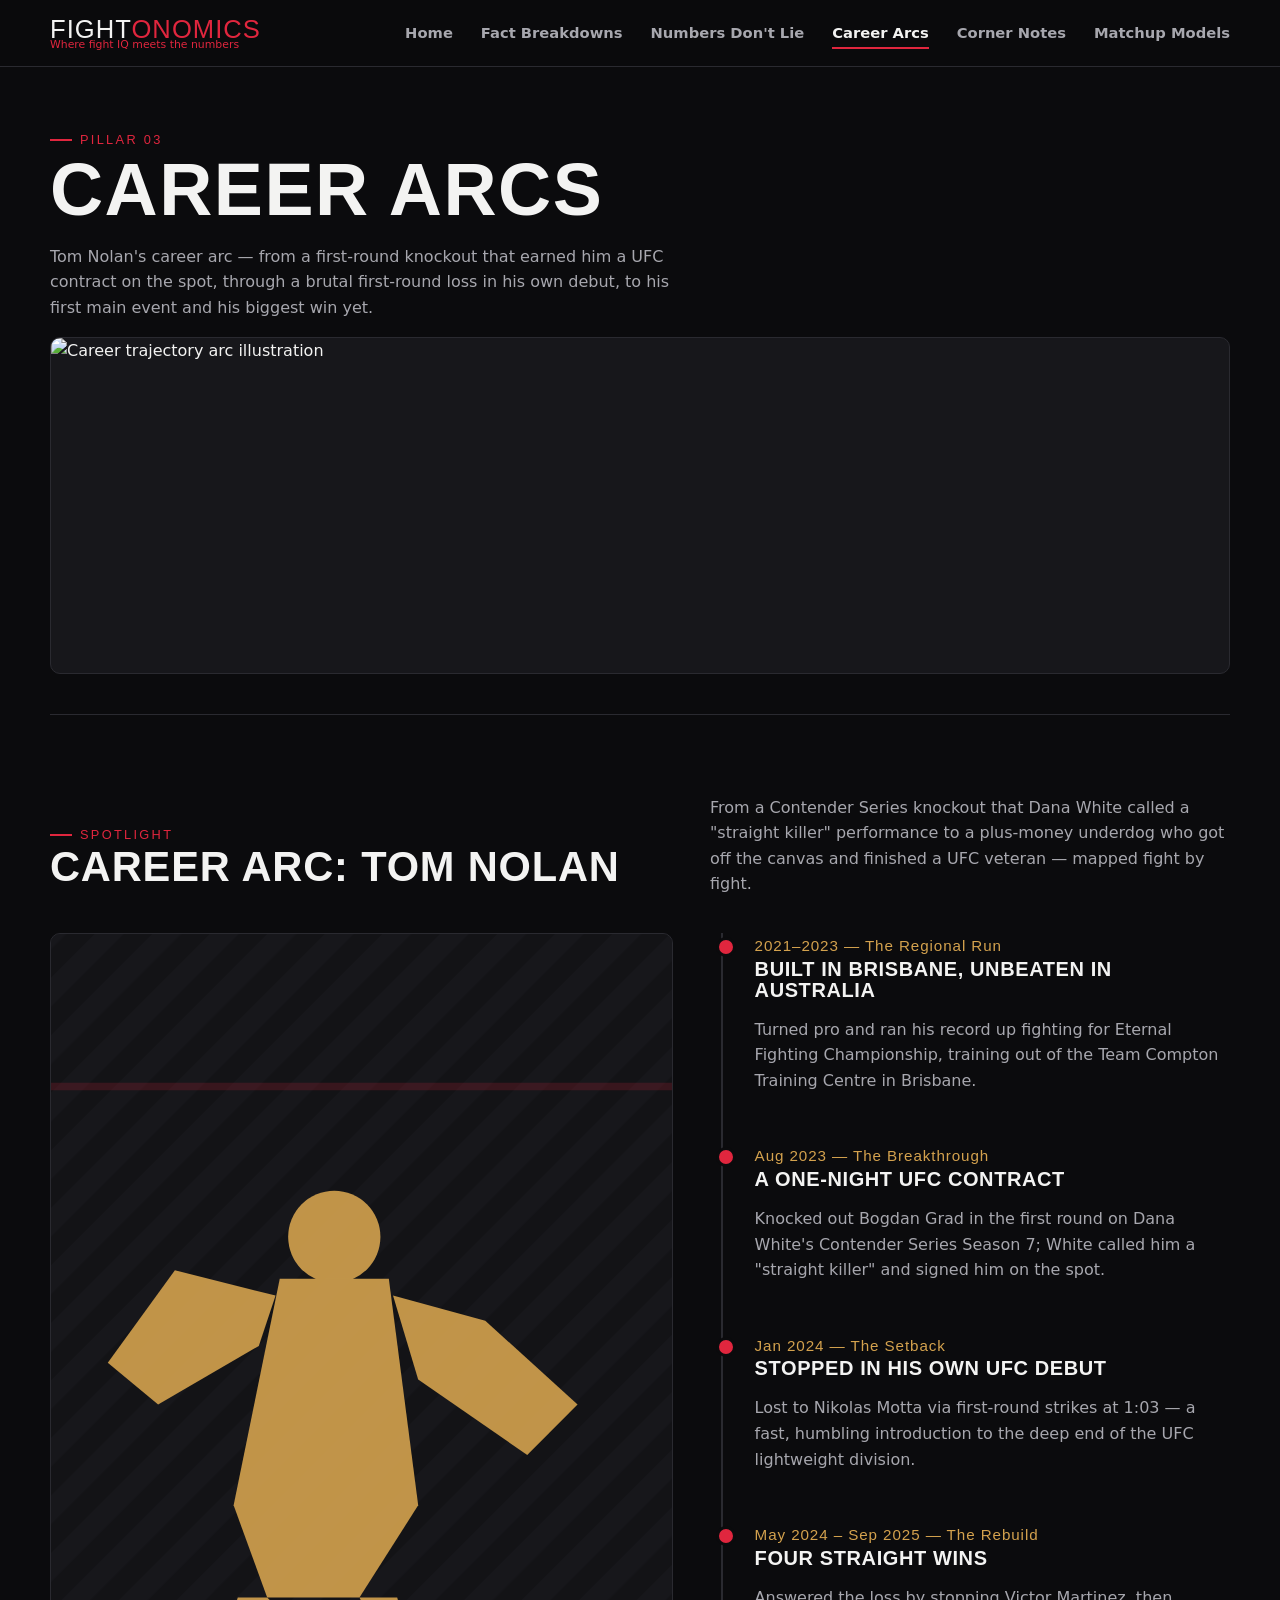
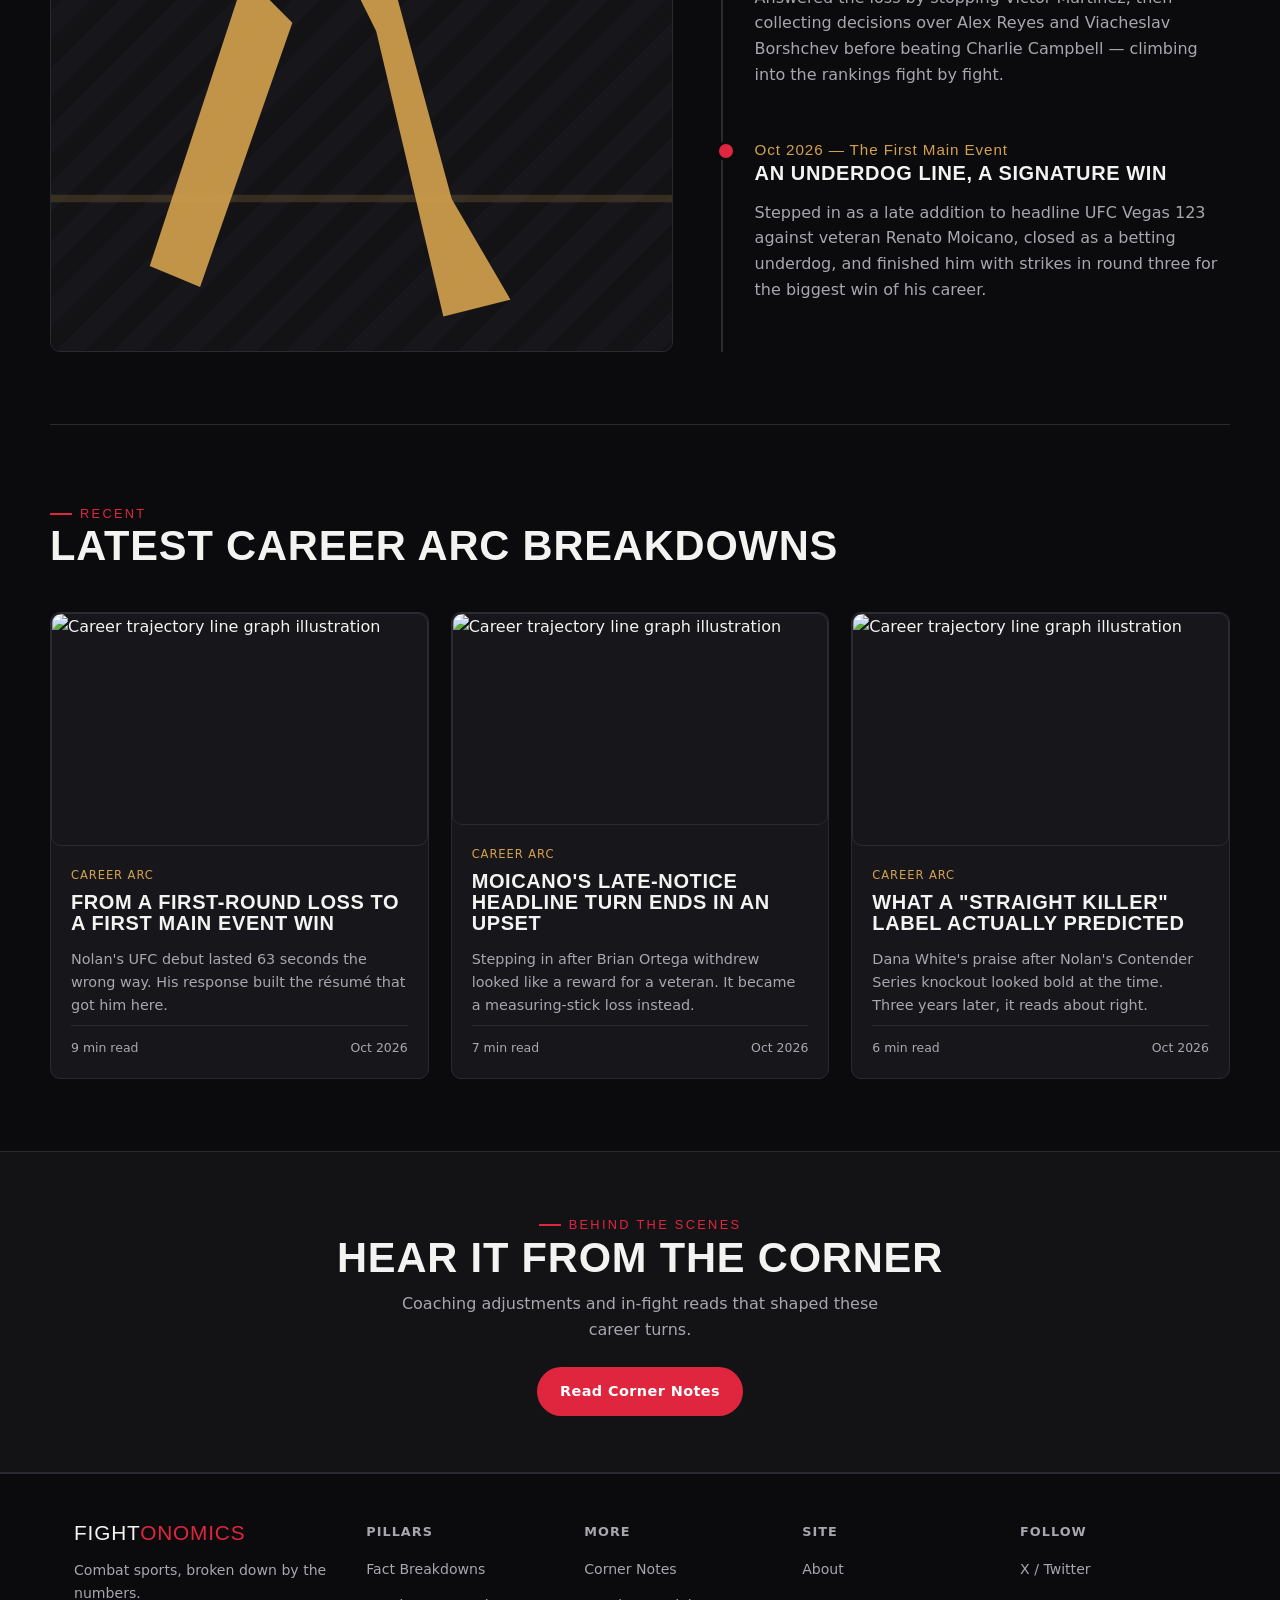
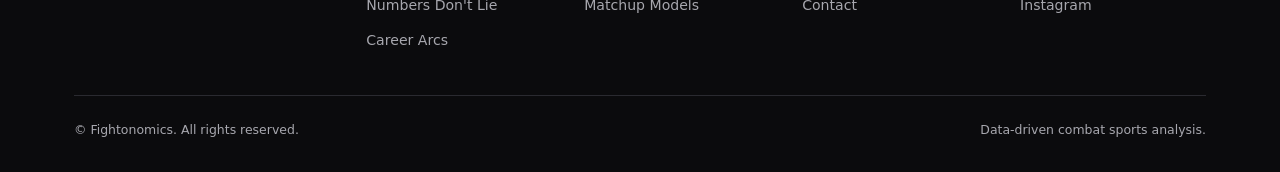
==== commit c5f07405: "Update site to the latest completed event: Moicano vs. Nolan (UFC Vegas 123) Covers UFC Fight Night:" ====
--- a/career-arcs.html
+++ b/career-arcs.html
@@ -3,8 +3,8 @@
 <head>
 <meta charset="UTF-8">
 <meta name="viewport" content="width=device-width, initial-scale=1.0">
-<title>Career Arcs: Alexander Volkanovski — Fightonomics</title>
-<meta name="description" content="Alexander Volkanovski's career arc, from an overlooked rugby convert to a two-time featherweight champion who broke Jose Aldo's title-wins tie and matched his title-defense record.">
+<title>Career Arcs: Tom Nolan — Fightonomics</title>
+<meta name="description" content="Tom Nolan's career arc, from a one-night Contender Series contract and a brutal UFC debut loss to a four-fight turnaround and a signature win over Renato Moicano.">
 <link rel="canonical" href="https://jstoneman0715-gif.github.io/career-arcs.html">
 <link rel="stylesheet" href="style.css">
 </head>
@@ -37,7 +37,7 @@
   <section class="page-header container">
     <span class="eyebrow">Pillar 03</span>
     <h1>Career Arcs</h1>
-    <p class="lede" style="max-width:640px;">Alexander Volkanovski's career arc — from a title loss that looked like the end of an era to a win over an undefeated contender that put him alone atop the UFC featherweight record book.</p>
+    <p class="lede" style="max-width:640px;">Tom Nolan's career arc — from a first-round knockout that earned him a UFC contract on the spot, through a brutal first-round loss in his own debut, to his first main event and his biggest win yet.</p>
     <img class="art ph-banner" src="images/banner-arc.svg" alt="Career trajectory arc illustration">
   </section>
 
@@ -46,39 +46,39 @@
     <div class="section-head">
       <div>
         <span class="eyebrow">Spotlight</span>
-        <h2>Career arc: Alexander Volkanovski</h2>
+        <h2>Career arc: Tom Nolan</h2>
       </div>
-      <p>From a five-round rematch win over Max Holloway to a 38-year-old champion tying Jose Aldo's defense record — mapped title fight by title fight.</p>
+      <p>From a Contender Series knockout that Dana White called a "straight killer" performance to a plus-money underdog who got off the canvas and finished a UFC veteran — mapped fight by fight.</p>
     </div>
 
     <div class="hero-grid" style="align-items:flex-start;">
-      <img class="art ph-portrait" src="images/portrait-volkanovski.svg" alt="Alexander Volkanovski pressure-boxing stance portrait illustration">
+      <img class="art ph-portrait" src="images/portrait-nolan.svg" alt="Tom Nolan southpaw striking stance portrait illustration">
 
       <div class="timeline">
         <div class="timeline-item">
-          <span class="timeline-year">2016–2019 — The Rugby Convert</span>
-          <h3>An unassuming start</h3>
-          <p>Debuted in the UFC after a background in rugby league, building a perfect early Octagon run largely outside the spotlight.</p>
+          <span class="timeline-year">2021–2023 — The Regional Run</span>
+          <h3>Built in Brisbane, unbeaten in Australia</h3>
+          <p>Turned pro and ran his record up fighting for Eternal Fighting Championship, training out of the Team Compton Training Centre in Brisbane.</p>
         </div>
         <div class="timeline-item">
-          <span class="timeline-year">Dec 2019 — The Upset</span>
-          <h3>Dethroning Max Holloway</h3>
-          <p>Won a unanimous decision over Max Holloway at UFC 245 to claim the UFC featherweight title, a result few saw coming.</p>
+          <span class="timeline-year">Aug 2023 — The Breakthrough</span>
+          <h3>A one-night UFC contract</h3>
+          <p>Knocked out Bogdan Grad in the first round on Dana White's Contender Series Season 7; White called him a "straight killer" and signed him on the spot.</p>
         </div>
         <div class="timeline-item">
-          <span class="timeline-year">2020–2023 — The Reign</span>
-          <h3>Six defenses, two pound-for-pound runs</h3>
-          <p>Turned back Holloway again, then Chan Sung Jung and Yair Rodriguez, holding the UFC's top pound-for-pound ranking across two separate stretches.</p>
+          <span class="timeline-year">Jan 2024 — The Setback</span>
+          <h3>Stopped in his own UFC debut</h3>
+          <p>Lost to Nikolas Motta via first-round strikes at 1:03 — a fast, humbling introduction to the deep end of the UFC lightweight division.</p>
         </div>
         <div class="timeline-item">
-          <span class="timeline-year">Feb 2024 — The Setback</span>
-          <h3>Losing the belt to Ilia Topuria</h3>
-          <p>Dropped the title to Ilia Topuria at UFC 298 — a result that briefly read like the close of a historic run.</p>
+          <span class="timeline-year">May 2024 – Sep 2025 — The Rebuild</span>
+          <h3>Four straight wins</h3>
+          <p>Answered the loss by stopping Victor Martinez, then collecting decisions over Alex Reyes and Viacheslav Borshchev before beating Charlie Campbell — climbing into the rankings fight by fight.</p>
         </div>
         <div class="timeline-item">
-          <span class="timeline-year">2025–Oct 2026 — Rewriting The Record Book</span>
-          <h3>Diego Lopes twice, then Movsar Evloev</h3>
-          <p>Won the vacant title back from Diego Lopes, defended it against him again, then stopped a previously-undefeated Evloev at UFC 333 — his ninth title-fight win, breaking his tie with Jose Aldo, and his seventh defense, matching Aldo's divisional record.</p>
+          <span class="timeline-year">Oct 2026 — The First Main Event</span>
+          <h3>An underdog line, a signature win</h3>
+          <p>Stepped in as a late addition to headline UFC Vegas 123 against veteran Renato Moicano, closed as a betting underdog, and finished him with strikes in round three for the biggest win of his career.</p>
         </div>
       </div>
     </div>
@@ -98,8 +98,8 @@
         <img class="art ph-wide" src="images/card-arc.svg" alt="Career trajectory line graph illustration">
         <div class="card-body">
           <span class="card-meta">Career Arc</span>
-          <h3>A tied record, then a win that stood alone</h3>
-          <p>Volkanovski spent most of 2026 level with Aldo on title wins. One night in Abu Dhabi changed that.</p>
+          <h3>From a first-round loss to a first main event win</h3>
+          <p>Nolan's UFC debut lasted 63 seconds the wrong way. His response built the résumé that got him here.</p>
           <div class="card-foot"><span>9 min read</span><span>Oct 2026</span></div>
         </div>
       </article>
@@ -108,9 +108,9 @@
         <img class="art ph-wide" src="images/card-arc.svg" alt="Career trajectory line graph illustration">
         <div class="card-body">
           <span class="card-meta">Career Arc</span>
-          <h3>Evloev's perfect record meets its first real test</h3>
-          <p>Ten straight UFC wins, almost all by decision, finally ran into a stoppage loss on the sport's biggest stage.</p>
-          <div class="card-foot"><span>8 min read</span><span>Oct 2026</span></div>
+          <h3>Moicano's late-notice headline turn ends in an upset</h3>
+          <p>Stepping in after Brian Ortega withdrew looked like a reward for a veteran. It became a measuring-stick loss instead.</p>
+          <div class="card-foot"><span>7 min read</span><span>Oct 2026</span></div>
         </div>
       </article>
 
@@ -118,9 +118,9 @@
         <img class="art ph-wide" src="images/card-arc.svg" alt="Career trajectory line graph illustration">
         <div class="card-body">
           <span class="card-meta">Career Arc</span>
-          <h3>Yan and Dvalishvili close the book on a three-fight rivalry</h3>
-          <p>A loss, a win, and now a win again — the series that defined bantamweight for three straight years finally has a final tally.</p>
-          <div class="card-foot"><span>7 min read</span><span>Oct 2026</span></div>
+          <h3>What a "straight killer" label actually predicted</h3>
+          <p>Dana White's praise after Nolan's Contender Series knockout looked bold at the time. Three years later, it reads about right.</p>
+          <div class="card-foot"><span>6 min read</span><span>Oct 2026</span></div>
         </div>
       </article>
     </div>
